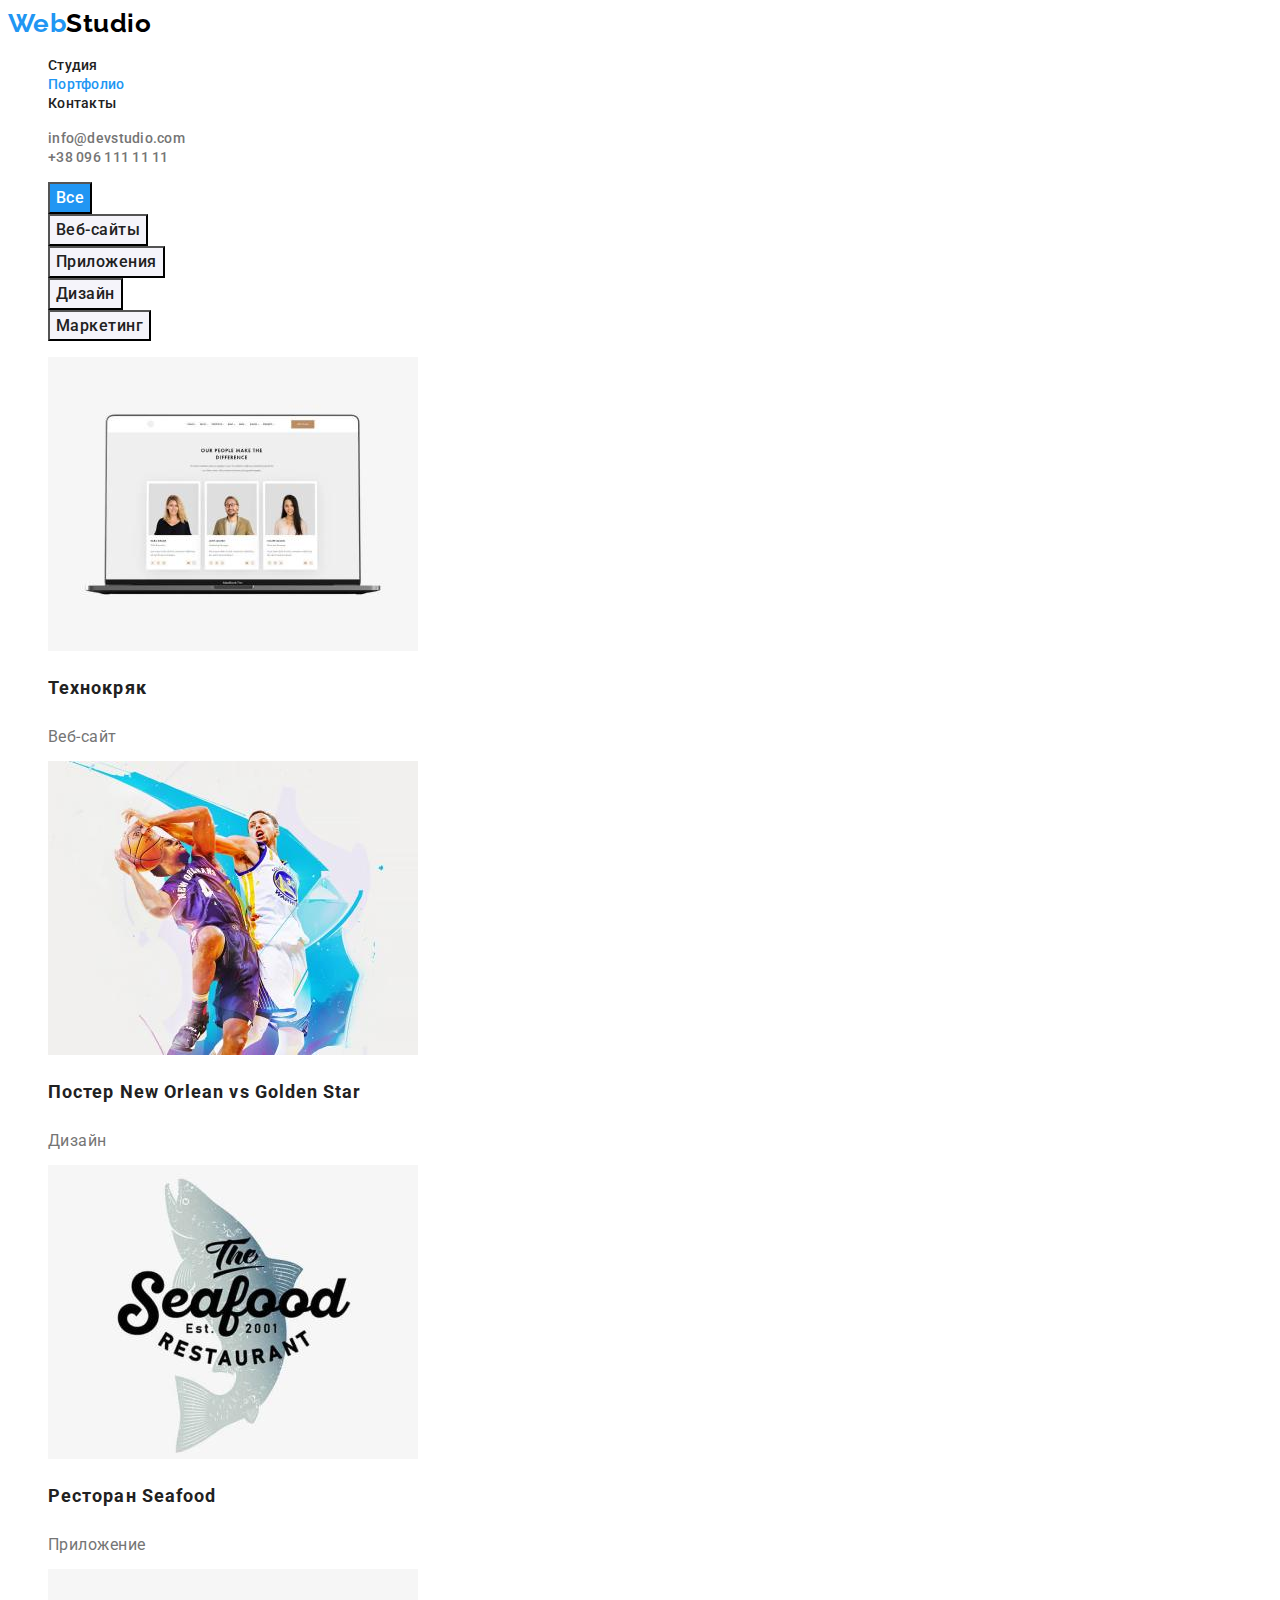
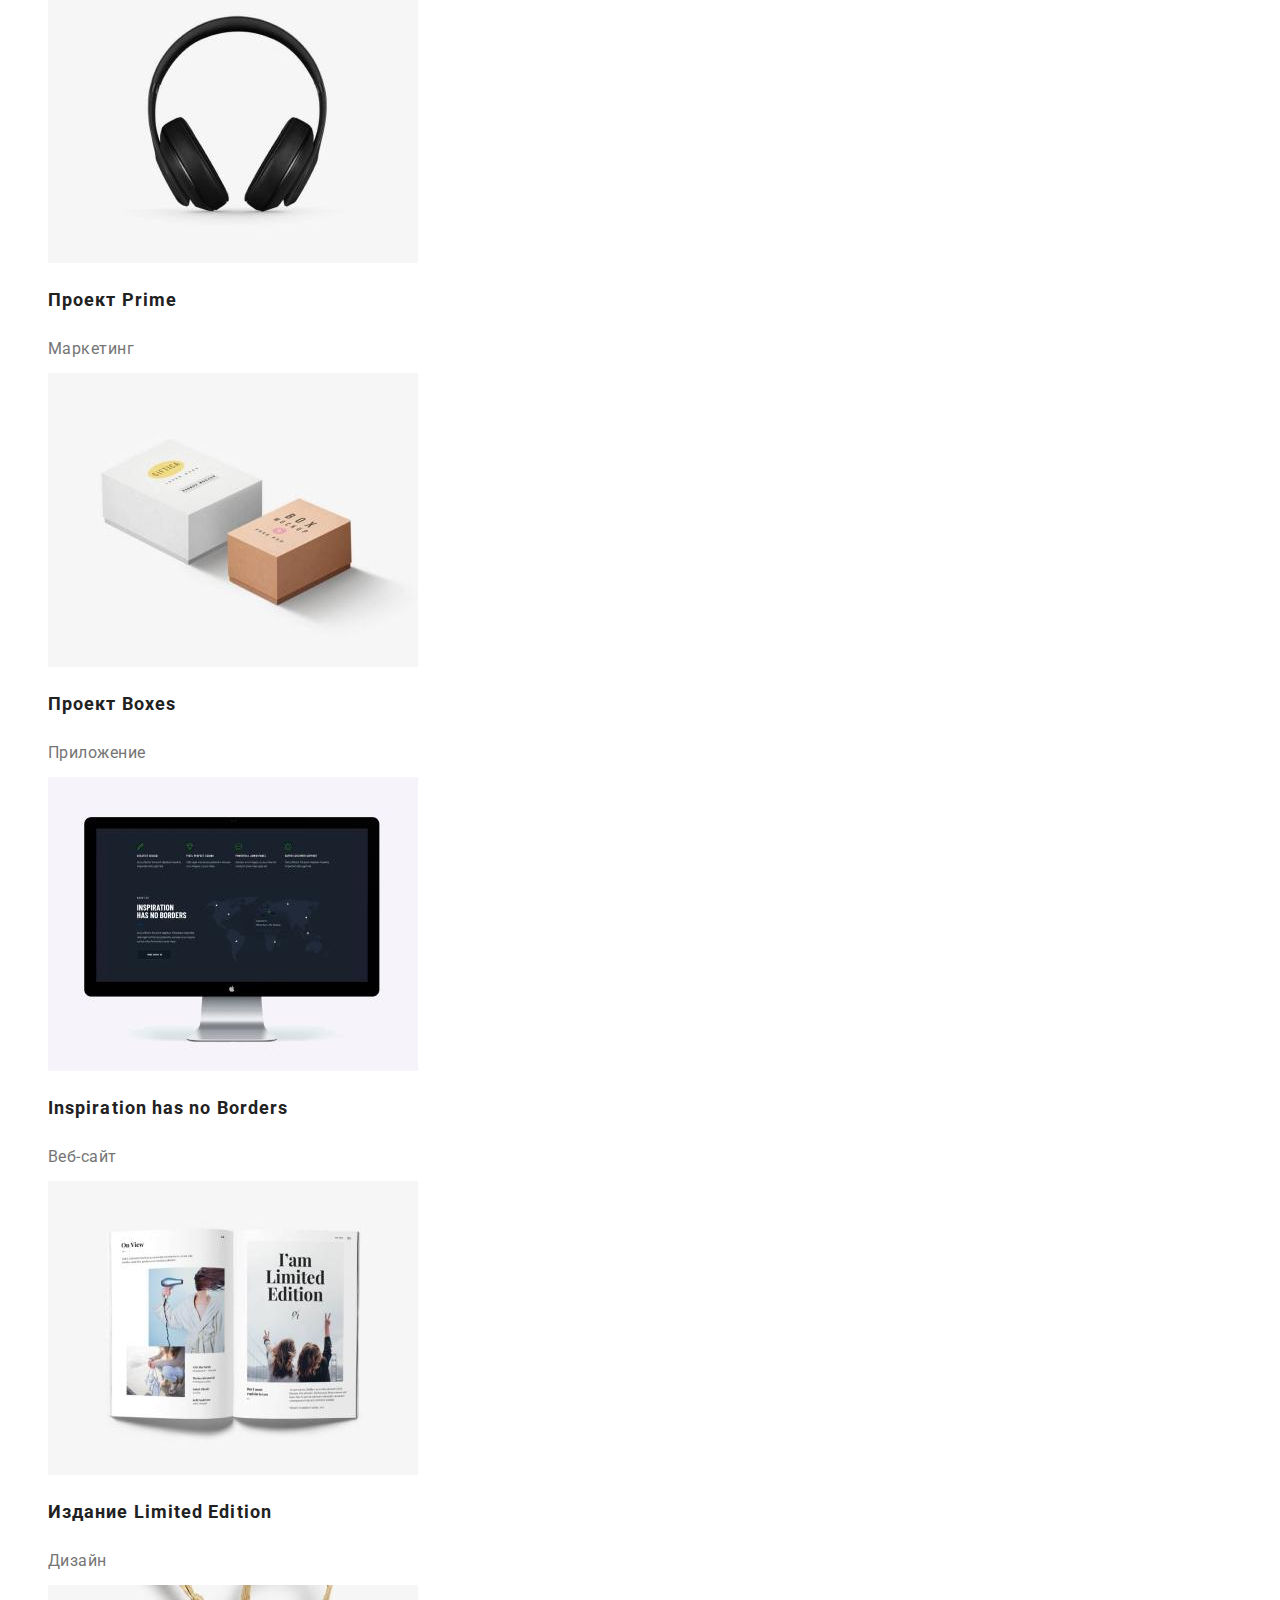
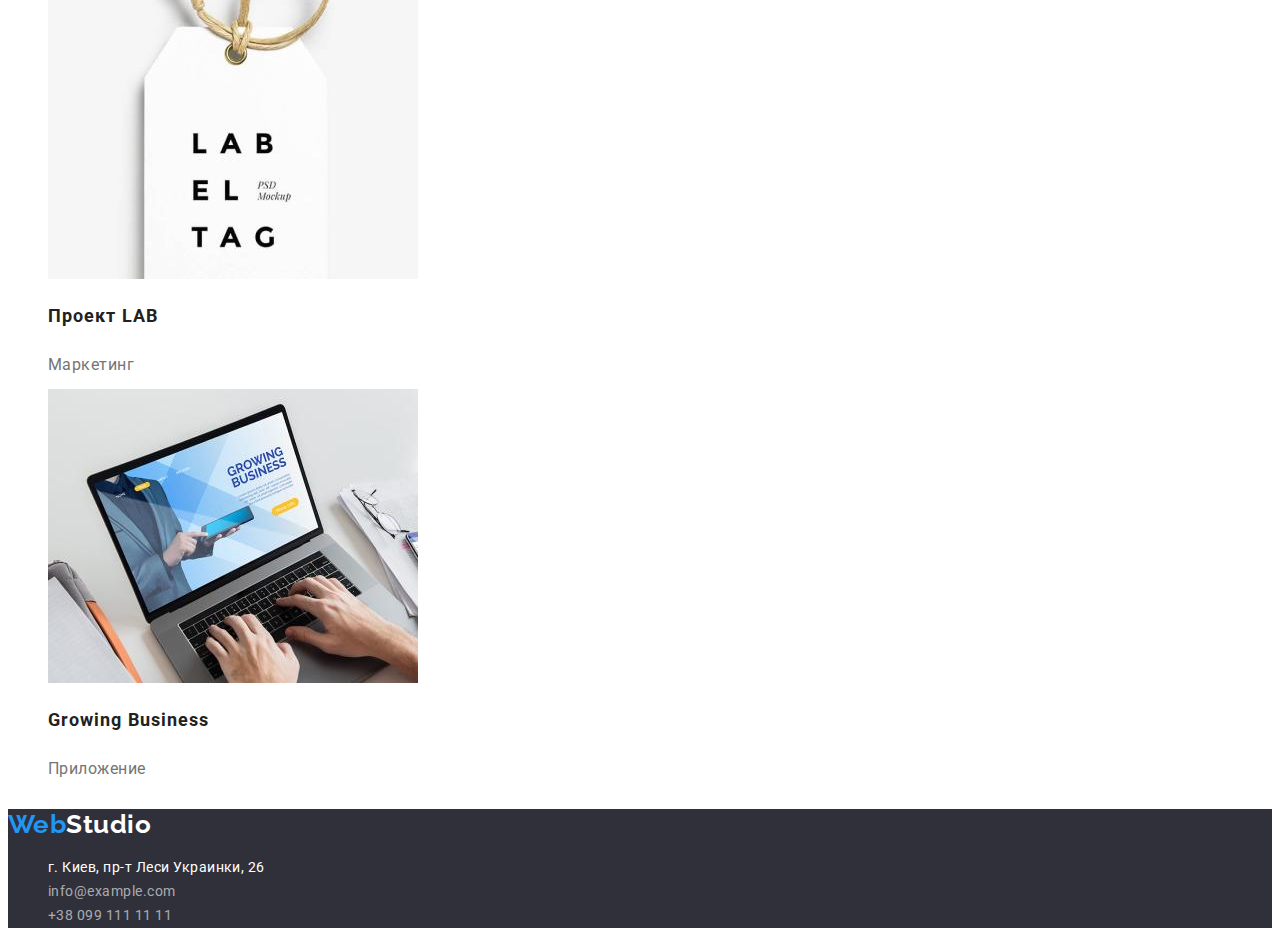
==== portfolio.html @ a5a3bca8 "копія дом.завд.№2" ====
<!DOCTYPE html>
<html lang="ru">
<head>
    <meta charset="UTF-8">
    <meta http-equiv="X-UA-Compatible" content="IE=edge">
    <meta name="viewport" content="width=device-width, initial-scale=1.0">
    <title>Портфолио</title>
    <link rel="preconnect" href="https://fonts.googleapis.com">
    <link rel="preconnect" href="https://fonts.gstatic.com" crossorigin>
    <link 
        href="https://fonts.googleapis.com/css2?family=Raleway:wght@700&family=Roboto:wght@400;500;700;900&display=swap"
        rel="stylesheet">
    <link rel="stylesheet" href="./css/styles.css">
</head>
<body>
    <!--1 блок - логотип, посилання-->
    <header class="header">
        <nav class="header-navigation">
            <a class="header-logo link" href="/"><span class="colortext-web"> Web</span>Studio</a>
            <ul class="header-list list">
                <li class="header-item">
                    <a href="./index.html" class="header-link link">Студия</a>
                </li>
                <li class="header-item"><a href="./portfolio.html" class="header-link link current">Портфолио</a></li>
                <li class="header-item"><a href="/" class="header-link link">Контакты</a></li>
            </ul>
        </nav>
    
        <ul class="header-list list">
            <li class="header-item"><a href="mailto:info@devstudio.com" class="header-mail link">info@devstudio.com</a></li>
            <li class="header-item"><a href="tel:+380961111111" class="header-tel link">+38 096 111 11 11</a></li>
        </ul>
    </header>

    <!-- основний блок -->
    <main class="main">
        <section class="mainhero">
            <h1 hidden>НАБОР ПРОЕКТОВ</h1>
            
            <ul class="mainhero-list list">
                <li class="mainhero-item"><button class="mainhero-btn current" type="button">Все</button></li>
                <li class="mainhero-item"><button class="mainhero-btn" type="button">Веб-сайты</button></li>
                <li class="mainhero-item"><button class="mainhero-btn" type="button">Приложения</button></li>
                <li class="mainhero-item"><button class="mainhero-btn" type="button">Дизайн</button></li>
                <li class="mainhero-item"><button class="mainhero-btn" type="button">Маркетинг</button></li>
            </ul>
            <ul class="mainhero-list list">
                <li  class="mainhero-pictures">
                    <img src="./images/3-img1.jpg" alt="Технокряк" width="370" height="294">
                    <h2 class="mainhero-title">Технокряк</h2>
                    <p class="mainhero-text">Веб-сайт</p>
                </li>
                <li class="mainhero-pictures">
                    <img src="./images/3-img2.jpg" alt="Игра в баскетбол" width="370" height="294">
                    <h2 class="mainhero-title" lang="en">Постер New Orlean vs Golden Star</h2>
                    <p class="mainhero-text">Дизайн</p>
                </li>
                <li class="mainhero-pictures">
                    <img src="./images/3-img3.jpg" alt="логотип ресторана" width="370" height="294">
                    <h2 class="mainhero-title" lang="en">Ресторан Seafood</h2>
                    <p class="mainhero-text">Приложение</p>
                </li>
                <li class="mainhero-pictures">
                    <img src="./images/3-img4.jpg" alt="Наушники" width="370" height="294">
                    <h2 class="mainhero-title" lang="en">Проект Prime</h2>
                    <p class="mainhero-text">Маркетинг</p>
                </li>
                <li class="mainhero-pictures">
                    <img src="./images/3-img5.jpg" alt="две коробки" width="370" height="294">
                    <h2 class="mainhero-title" lang="en">Проект Boxes</h2>
                    <p class="mainhero-text">Приложение</p>
                </li>
                <li class="mainhero-pictures">
                    <img src="./images/3-img6.jpg" alt="екран компьютера" width="370" height="294">
                    <h2 class="mainhero-title" lang="en">Inspiration has no Borders</h2>
                    <p class="mainhero-text">Веб-сайт</p>
                </li>
                <li class="mainhero-pictures">
                    <img src="./images/3-img7.jpg" alt="книга" width="370" height="294">
                    <h2 class="mainhero-title" lang="en">Издание Limited Edition</h2>
                    <p class="mainhero-text">Дизайн</p>
                </li>
                <li class="mainhero-pictures">
                    <img src="./images/3-img8.jpg" alt="логотип проекта" width="370" height="294">
                    <h2 class="mainhero-title" lang="en">Проект LAB</h2>
                    <p class="mainhero-text">Маркетинг</p>
                </li>
                <li class="mainhero-pictures">
                    <img src="./images/3-img9.jpg" alt="работа за ноутбуком" width="370" height="294">
                    <h2 class="mainhero-title" lang="en">Growing Business</h2>
                    <p class="mainhero-text">Приложение</p>
                </li>
            </ul>
        </section>
    </main>

    <!--Подвал-->
    <footer class="footer">
        <a class="footer-logo link" href="/"><span class="colortext-web"> Web</span>Studio</a>
        <address class="footer-adress">
            <ul class="footer-list list">
                <li class="footer-item link"><a href="https://goo.gl/maps/DAEXvJHMG6pkdcDC8" target="_blank"
                     rel="noopener noreferrer" class="footer-map link">г. Киев, пр-т Леси Украинки, 26</a></li>
                <li class="footer-item link"><a href="mailto:info@example.com" class="footer-link link">info@example.com</a>
                </li>
                <li class="footer-item link"><a href="tel:+380991111111" class="footer-link link">+38 099 111 11 11</a></li>
            </ul>
        </address>
    </footer>
</body>
</html>
---- css/styles.css ----
:root {
  --white-color: #ffffff;
  --white-light-color: #f5f4fa;

  --black-color: #000000;
  --black-light-color: #212121;
  --black-shadow-color: rgba(0, 0, 0, 0.15);
  --black-blue-color: #2f303a;

  --grey-color: #757575;
  --grey-light-color: rgba(255, 255, 255, 0.6);

  --blue-light-color: #2196f3;
}

body {
  font-family: "Roboto", sans-serif;
  letter-spacing: 0.03em;
  background-color: var(--white-color);
  color: var(--grey-color);
}

.list {
  list-style: none;
}

.link {
  text-decoration: none;
}

/*-----1 блок - логотип, посилання------*/
.header-logo,
.footer-logo {
  font-family: "Raleway", sans-serif;
  font-style: normal;
  font-weight: 700;
  font-size: 26px;
  line-height: 1.19;
}

.header-logo {
  color: var(--black-color);
}
.footer-logo {
  color: var(--white-color);
}
.colortext-web {
  color: var(--blue-light-color);
}

.header-link {
  font-weight: 500;
  font-size: 14px;
  line-height: 1.14;
  letter-spacing: 0.02em;
  color: var(--black-light-color);
}

.header-mail,
.header-tel {
  font-weight: 500;
  font-size: 14px;
  line-height: 1.14;
  letter-spacing: 0.02em;
  color: var(--grey-color);
}

.header-link:hover,
.header-link:focus,
.header-mail:hover,
.header-mail:focus,
.header-tel:hover,
.header-tel:focus {
  color: var(--blue-light-color);
}

.header-link.current {
  color: var(--blue-light-color);
}
/*----------Oсновний блок------------*/
.hero-title {
  font-weight: 900;
  font-size: 44px;
  line-height: 1.36;
  text-align: center;
  letter-spacing: 0.06em;
  text-transform: uppercase;
  color: var(--white-color);
}
.hero-btn {
  font-family: "Roboto", sans-serif;
  font-style: normal;
  font-weight: 700;
  font-size: 16px;
  line-height: 1.87;
  display: flex;
  align-items: center;
  text-align: center;
  letter-spacing: 0.06em;
  color: var(--white-color);
  background: var(--blue-light-color);
}

.hero-btn,
.mainhero-btn {
  cursor: pointer;
}

.hero {
  background-color: var(--black-blue-color);
}

/*-------опис якостей------*/

/*.feature-title {
  font-weight: 700;
  font-size: 36px;
  line-height: 1.17;
  text-align: center;
  letter-spacing: 0.03em;
  color: var(--black-light-color);
}*/
.feature-third-title {
  font-weight: 700;
  font-size: 14px;
  line-height: 1.14;
  text-transform: uppercase;
  color: var(--black-light-color);
}
.feature-text {
  font-weight: 400;
  font-size: 14px;
  line-height: 1.71;
  color: var(--grey-color);
}

/*------ABOUT----*/
.about-title {
  font-weight: 700;
  font-size: 36px;
  line-height: 1.17;
  text-align: center;
  color: var(--black-light-color);
}

/*---TEAM----*/
.team-title {
  font-weight: 700;
  font-size: 36px;
  line-height: 1.17;
  text-align: center;
  color: var(--black-light-color);
}
.team-third-title {
  font-weight: 500;
  font-size: 16px;
  line-height: 1.18;
  text-align: center;
  color: var(--black-light-color);
}
.team-text {
  font-weight: 400;
  font-size: 16px;
  line-height: 1.18;
  text-align: center;
  color: var(--grey-color);
}
.team {
  background-color: var(--white-light-color);
}
.team-item {
  width: 270px;
  height: 368px;
  top: 1635px;
  background-color: var(--white-color);
}
/*----------FOOTER-------*/

.footer-map {
  font-style: normal;
  font-weight: normal;
  font-size: 14px;
  line-height: 1.71;
  color: var(--white-color);
}
.footer-link {
  font-style: normal;
  font-weight: normal;
  font-size: 14px;
  line-height: 1.71;
  color: var(--grey-light-color);
}
.footer {
  background-color: var(--black-blue-color);
}
.footer-link:hover,
.footer-link:focus {
  color: var(--blue-light-color);
}

/*---------ПОРТФОЛИО-MAIN--------------*/

/*-------BUTTON--------*/

.mainhero-btn {
  font-family: "Roboto", sans-serif;
  font-style: normal;
  font-weight: 500;
  font-size: 16px;
  line-height: 1.62;
  text-align: center;
  letter-spacing: 0.03em;
  color: var(--black-light-color);
  background-color: var(--white-light-color);
}

.mainhero-btn:hover,
.mainhero-btn:focus {
  color: var(--white-color);
  background-color: var(--blue-light-color);
}
.mainhero-btn.current {
  color: var(--white-color);
  background-color: var(--blue-light-color);
}
/*----PICTURES----*/
.mainhero-pictures {
  width: 370px;
  height: 404px;
}

.mainhero-title {
  font-weight: 700;
  font-size: 18px;
  line-height: 2;
  letter-spacing: 0.06em;
  color: var(--black-light-color);
}
.mainhero-text {
  font-size: 16px;
  line-height: 1.87;
  color: var(--grey-color);
}

/*-----------DONE----------------*/
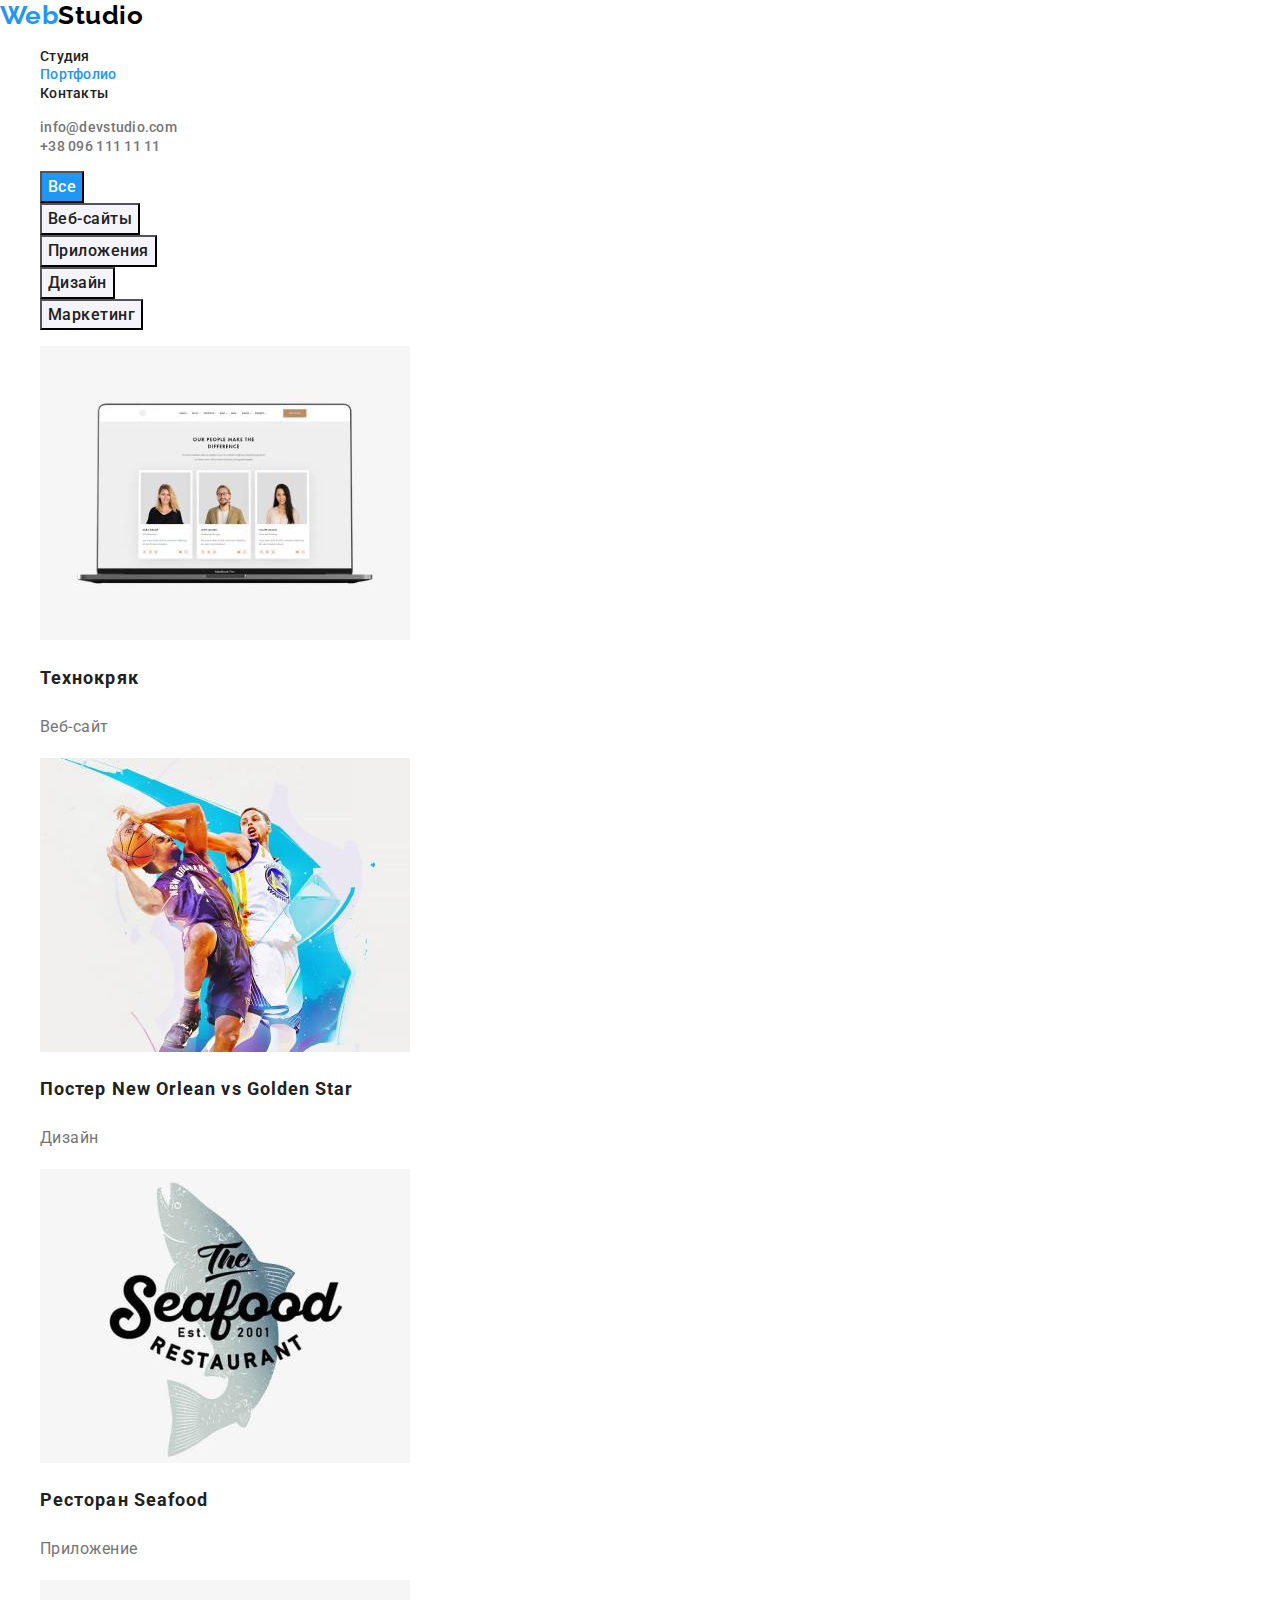
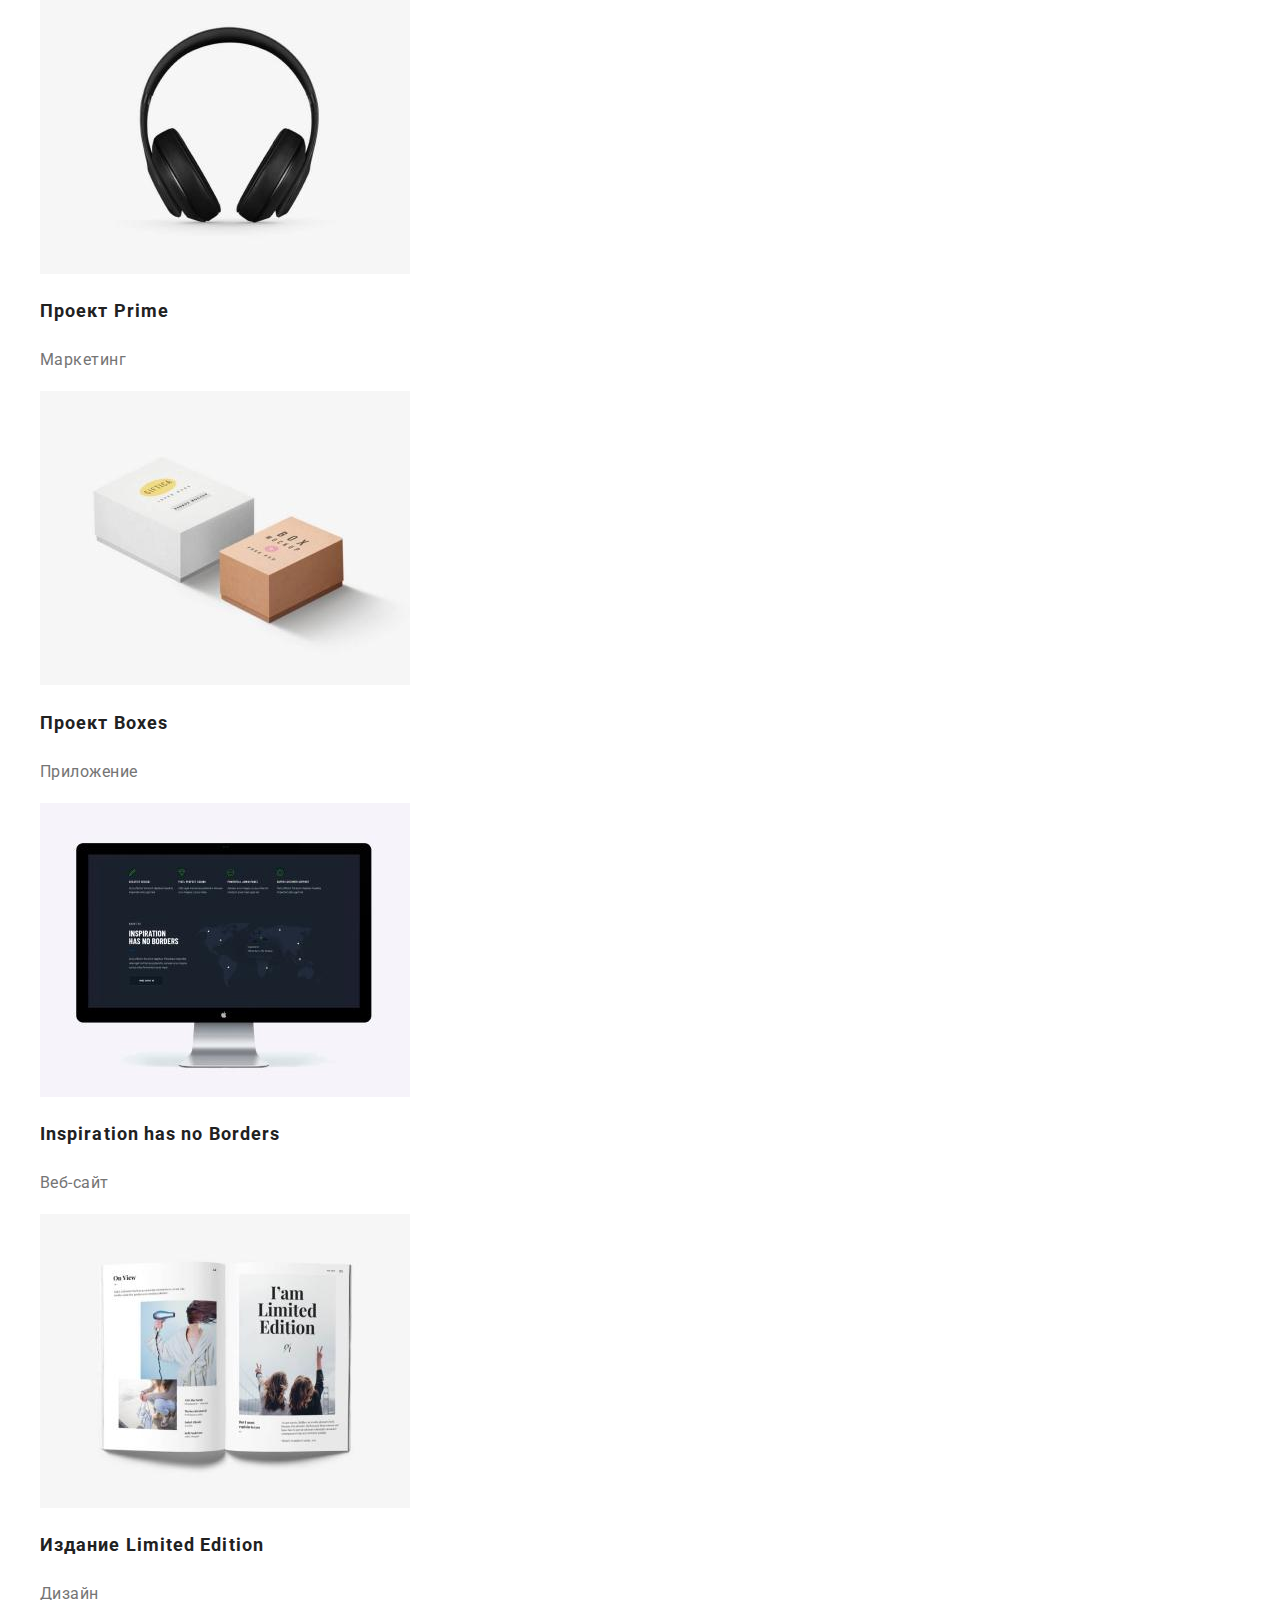
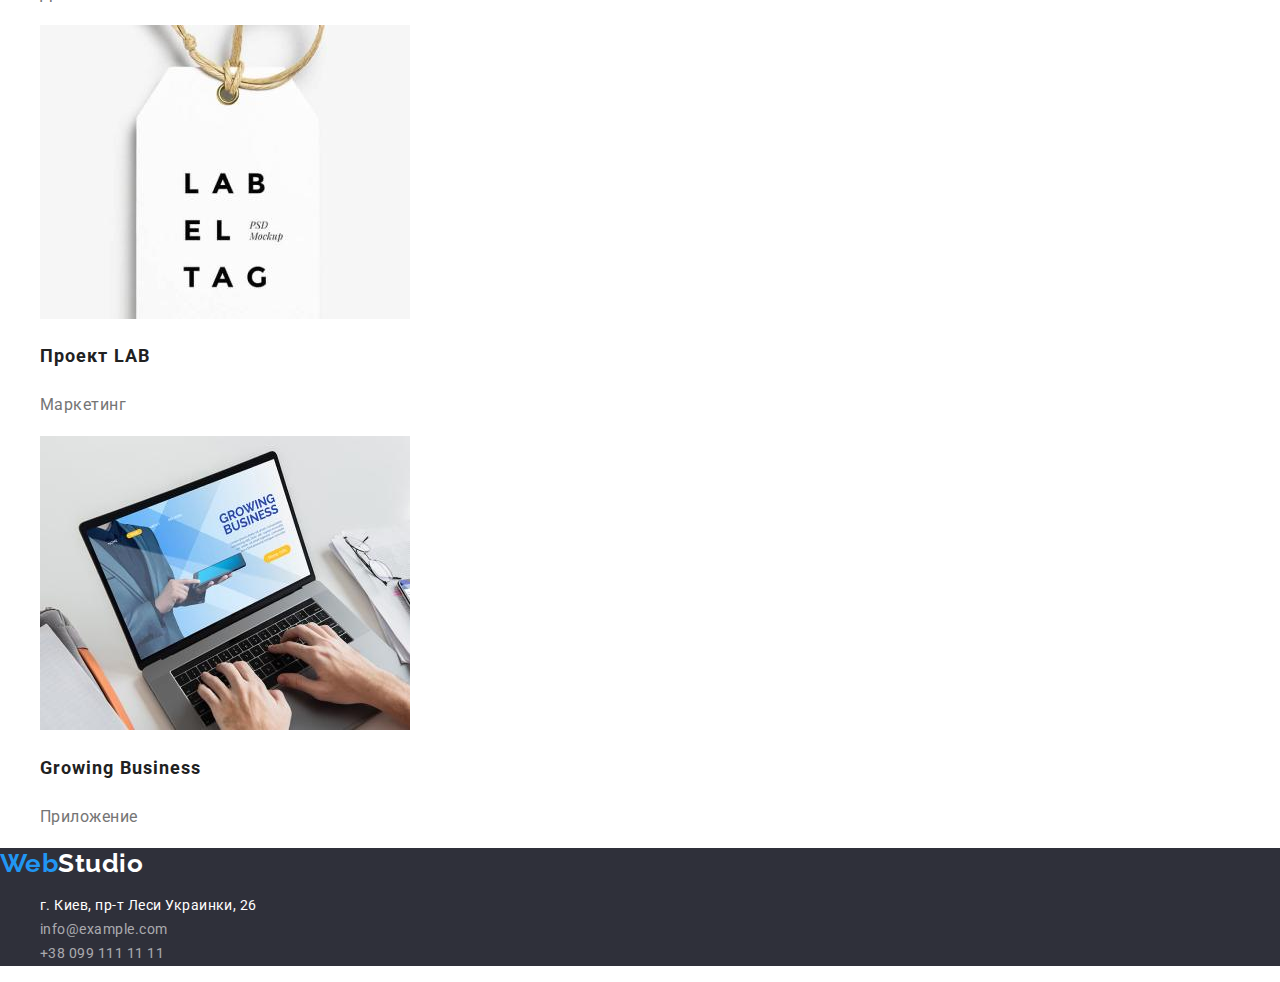
==== commit 242c6ccd: "добавив нормалайз" ====
--- a/portfolio.html
+++ b/portfolio.html
@@ -10,6 +10,8 @@
     <link 
         href="https://fonts.googleapis.com/css2?family=Raleway:wght@700&family=Roboto:wght@400;500;700;900&display=swap"
         rel="stylesheet">
+    <link rel="stylesheet" href="https://cdnjs.cloudflare.com/ajax/libs/modern-normalize/1.1.0/modern-normalize.min.css">
+        </head>
     <link rel="stylesheet" href="./css/styles.css">
 </head>
 <body>
--- a/css/styles.css
+++ b/css/styles.css
@@ -1,3 +1,12 @@
+html {
+  box-sizing: border-box;
+}
+*,
+*::after,
+*::before {
+  box-sizing: inherit;
+}
+
 :root {
   --white-color: #ffffff;
   --white-light-color: #f5f4fa;
@@ -224,10 +233,6 @@
   background-color: var(--blue-light-color);
 }
 /*----PICTURES----*/
-.mainhero-pictures {
-  width: 370px;
-  height: 404px;
-}
 
 .mainhero-title {
   font-weight: 700;
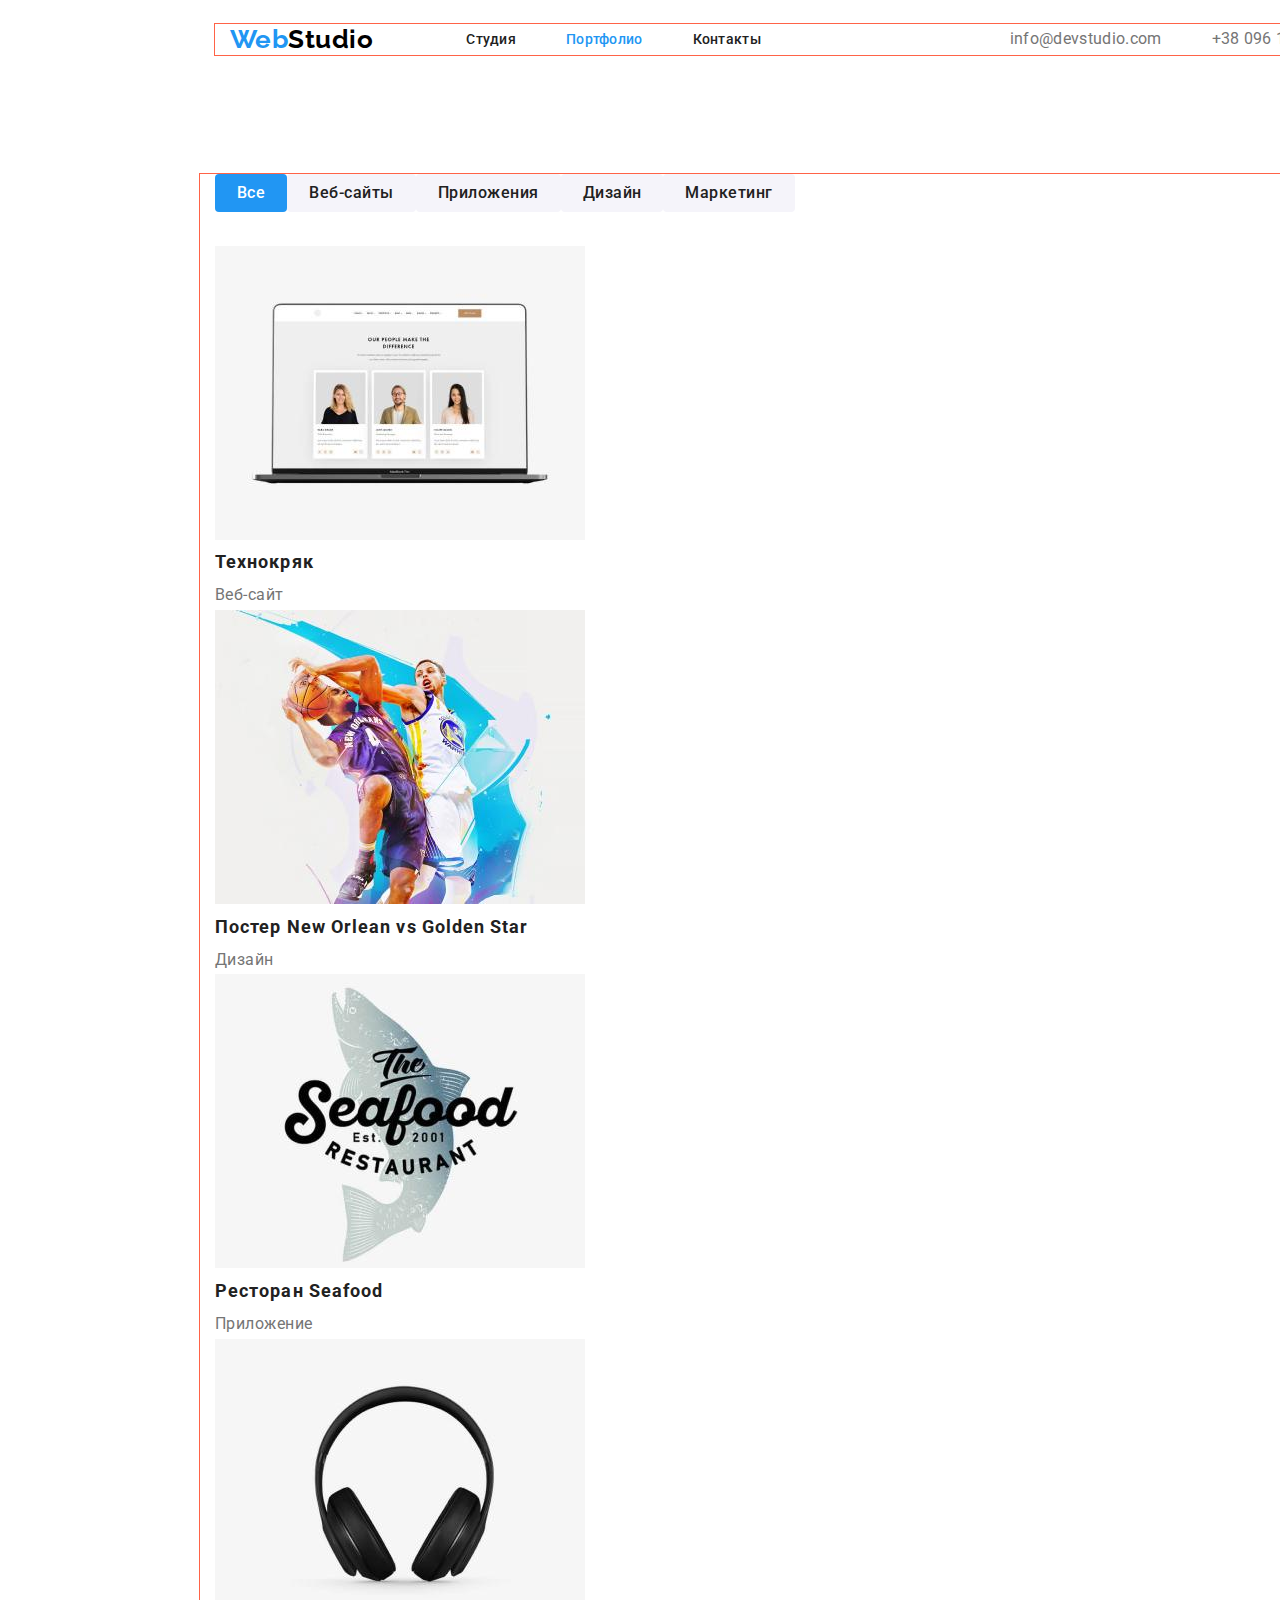
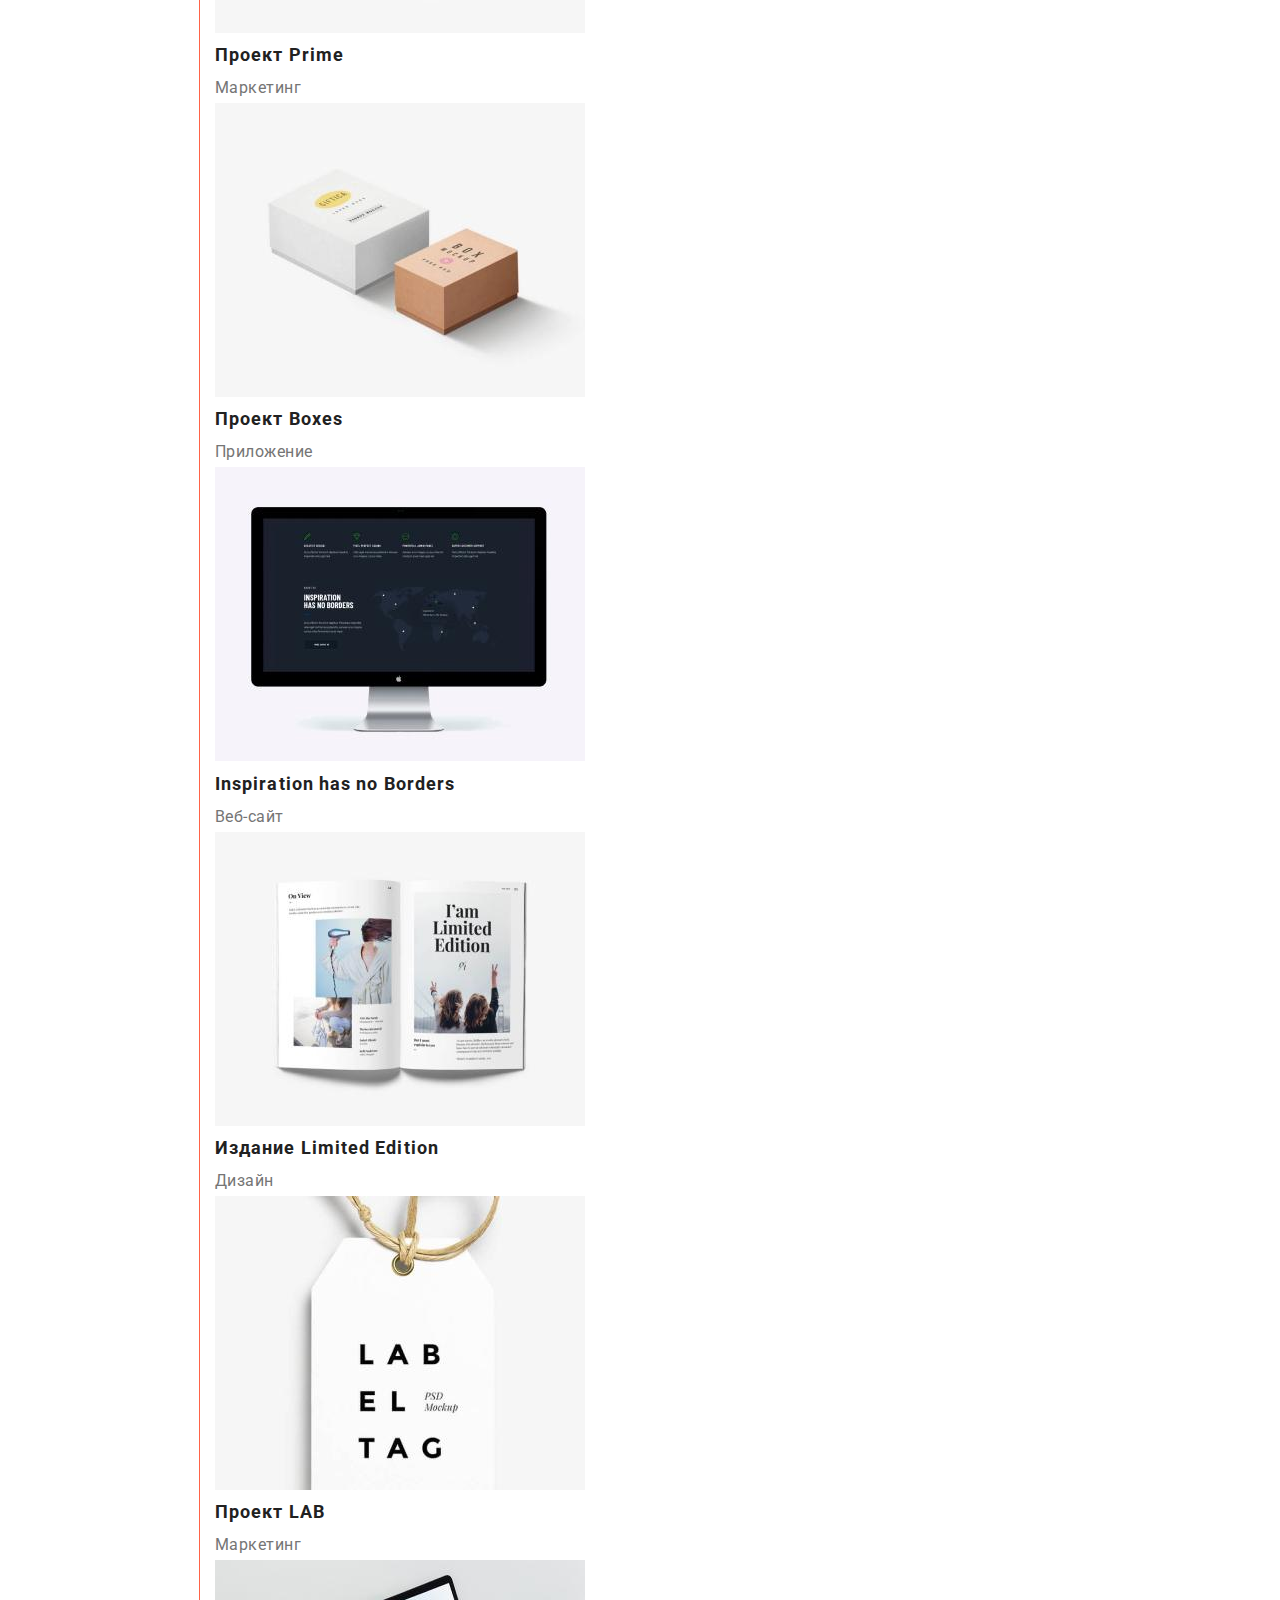
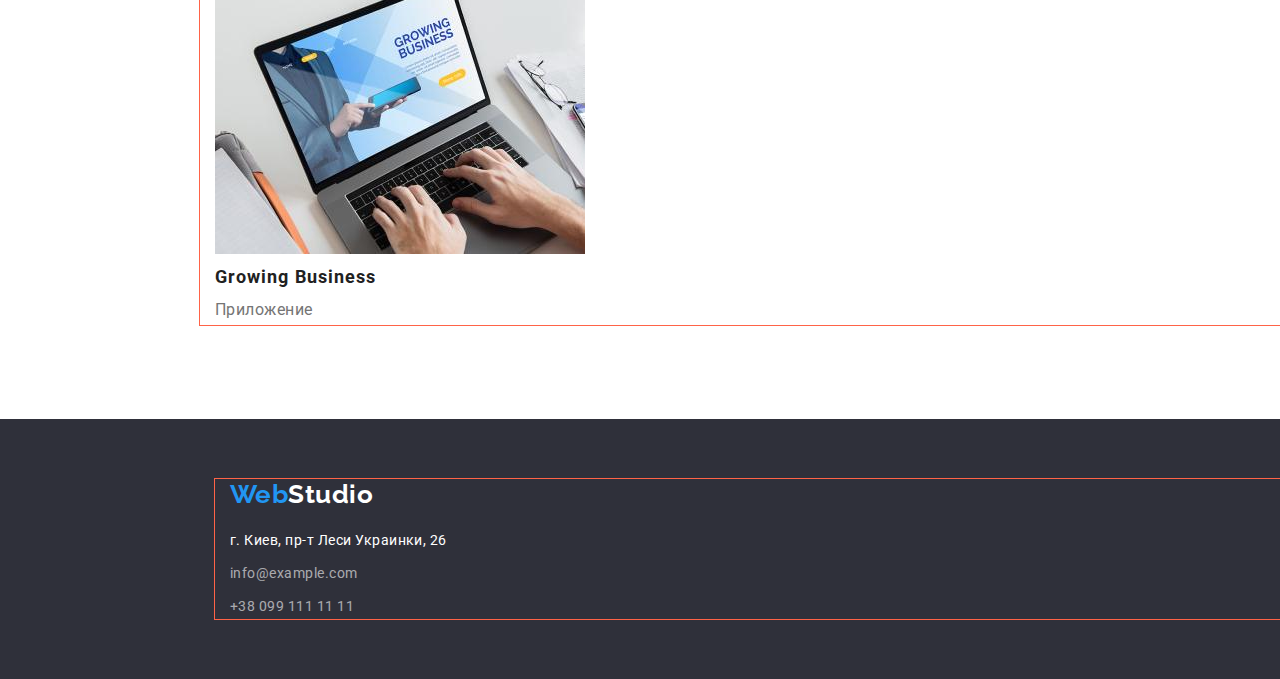
==== commit d1c1c00a: "№3 домашня ( без портфоліо)" ====
--- a/portfolio.html
+++ b/portfolio.html
@@ -16,36 +16,43 @@
 </head>
 <body>
     <!--1 блок - логотип, посилання-->
+    
     <header class="header">
-        <nav class="header-navigation">
-            <a class="header-logo link" href="/"><span class="colortext-web"> Web</span>Studio</a>
-            <ul class="header-list list">
-                <li class="header-item">
-                    <a href="./index.html" class="header-link link">Студия</a>
-                </li>
-                <li class="header-item"><a href="./portfolio.html" class="header-link link current">Портфолио</a></li>
-                <li class="header-item"><a href="/" class="header-link link">Контакты</a></li>
-            </ul>
-        </nav>
+        <div class="container header-container">
+            <nav class="header-navigation">
+                <a class="header-logo link" href="/"><span class="colortext-web"> Web</span>Studio</a>
+                <ul class="header-list list">
+                    <li class="header-item">
+                        <a href="./index.html" class="header-link link">Студия</a>
+                    </li>
+                    <li class="header-item"><a href="./portfolio.html" class="header-link link current">Портфолио</a></li>
+                    <li class="header-item"><a href="/" class="header-link link">Контакты</a></li>
+                </ul>
+            </nav>
+            <div class="header-tel-mail">
+                <ul class="header-list list">
+                    <li class="header-item"><a href="mailto:info@devstudio.com" class="header-mail link">info@devstudio.com</a></li>
+                    <li class="header-item"><a href="tel:+380961111111" class="header-tel link">+38 096 111 11 11</a></li>
+                </ul>
+            </div>
+        </div>
+    </header>
     
-        <ul class="header-list list">
-            <li class="header-item"><a href="mailto:info@devstudio.com" class="header-mail link">info@devstudio.com</a></li>
-            <li class="header-item"><a href="tel:+380961111111" class="header-tel link">+38 096 111 11 11</a></li>
-        </ul>
-    </header>
 
     <!-- основний блок -->
     <main class="main">
-        <section class="mainhero">
+        <section class="mainhero section">
+            <div class="container">
             <h1 hidden>НАБОР ПРОЕКТОВ</h1>
             
-            <ul class="mainhero-list list">
-                <li class="mainhero-item"><button class="mainhero-btn current" type="button">Все</button></li>
-                <li class="mainhero-item"><button class="mainhero-btn" type="button">Веб-сайты</button></li>
-                <li class="mainhero-item"><button class="mainhero-btn" type="button">Приложения</button></li>
-                <li class="mainhero-item"><button class="mainhero-btn" type="button">Дизайн</button></li>
-                <li class="mainhero-item"><button class="mainhero-btn" type="button">Маркетинг</button></li>
-            </ul>
+                <ul class="mainhero-list list btn">
+                    <li class="mainhero-item"><button class="mainhero-btn current" type="button">Все</button></li>
+                    <li class="mainhero-item"><button class="mainhero-btn" type="button">Веб-сайты</button></li>
+                    <li class="mainhero-item"><button class="mainhero-btn" type="button">Приложения</button></li>
+                    <li class="mainhero-item"><button class="mainhero-btn" type="button">Дизайн</button></li>
+                    <li class="mainhero-item"><button class="mainhero-btn" type="button">Маркетинг</button></li>
+                </ul>
+           
             <ul class="mainhero-list list">
                 <li  class="mainhero-pictures">
                     <img src="./images/3-img1.jpg" alt="Технокряк" width="370" height="294">
@@ -93,21 +100,26 @@
                     <p class="mainhero-text">Приложение</p>
                 </li>
             </ul>
+            </div>
         </section>
     </main>
 
     <!--Подвал-->
     <footer class="footer">
-        <a class="footer-logo link" href="/"><span class="colortext-web"> Web</span>Studio</a>
-        <address class="footer-adress">
-            <ul class="footer-list list">
-                <li class="footer-item link"><a href="https://goo.gl/maps/DAEXvJHMG6pkdcDC8" target="_blank"
-                     rel="noopener noreferrer" class="footer-map link">г. Киев, пр-т Леси Украинки, 26</a></li>
-                <li class="footer-item link"><a href="mailto:info@example.com" class="footer-link link">info@example.com</a>
-                </li>
-                <li class="footer-item link"><a href="tel:+380991111111" class="footer-link link">+38 099 111 11 11</a></li>
-            </ul>
-        </address>
+        <div class="container">
+            <a class="footer-logo link" href="/"><span class="colortext-web"> Web</span>Studio</a>
+
+            <address class="footer-adress">
+                <ul class="footer-list list">
+                    <li class="footer-item link"><a href="https://goo.gl/maps/DAEXvJHMG6pkdcDC8" target="_blank"
+                            rel="noopener noreferrer" class="footer-map link">г. Киев, пр-т Леси Украинки, 26</a></li>
+                    <li class="footer-item link"><a href="mailto:info@example.com"
+                            class="footer-mail link">info@example.com</a></li>
+                    <li class="footer-item link"><a href="tel:+380991111111" class="footer-tel link">+38 099 111 11 11</a>
+                    </li>
+                </ul>
+            </address>
+        </div>
     </footer>
 </body>
 </html>--- a/css/styles.css
+++ b/css/styles.css
@@ -18,18 +18,53 @@
 
   --grey-color: #757575;
   --grey-light-color: rgba(255, 255, 255, 0.6);
+  --grey-black-color: 0px 1px 3px rgba(0, 0, 0, 0.12),
+    0px 1px 1px rgba(0, 0, 0, 0.14), 0px 2px 1px rgba(0, 0, 0, 0.2);
 
   --blue-light-color: #2196f3;
 }
 
 body {
+  width: 1600px;
   font-family: "Roboto", sans-serif;
   letter-spacing: 0.03em;
   background-color: var(--white-color);
   color: var(--grey-color);
 }
 
+h1,
+h2,
+h3,
+h4,
+h5,
+h6,
+p {
+  margin: 0px;
+}
+ul {
+  margin: 0px;
+  padding: 0px;
+}
+
+.hero {
+  margin-bottom: 40px;
+  text-align: center;
+}
+.container {
+  margin-left: auto;
+  margin-right: auto;
+  width: 1200px;
+  padding-left: 15px;
+  padding-right: 15px;
+  outline: 1px solid tomato;
+}
+.section {
+  padding-top: 94px;
+  padding-bottom: 94px;
+}
 .list {
+  padding: 0px;
+  margin: 0px;
   list-style: none;
 }
 
@@ -38,6 +73,13 @@
 }
 
 /*-----1 блок - логотип, посилання------*/
+.header {
+  padding-top: 24px;
+  padding-bottom: 25px;
+  padding-left: 215px;
+  padding-right: 215px;
+}
+
 .header-logo,
 .footer-logo {
   font-family: "Raleway", sans-serif;
@@ -48,15 +90,32 @@
 }
 
 .header-logo {
+  margin-right: 93px;
   color: var(--black-color);
 }
-.footer-logo {
-  color: var(--white-color);
-}
+.header-item {
+  margin-right: 50px;
+}
+
 .colortext-web {
   color: var(--blue-light-color);
 }
-
+.header-navigation {
+  display: flex;
+  align-items: center;
+}
+.header-list {
+  display: flex;
+  align-items: center;
+}
+.header-container {
+  display: flex;
+  align-items: center;
+}
+
+.header-tel-mail {
+  margin-left: auto;
+}
 .header-link {
   font-weight: 500;
   font-size: 14px;
@@ -67,8 +126,6 @@
 
 .header-mail,
 .header-tel {
-  font-weight: 500;
-  font-size: 14px;
   line-height: 1.14;
   letter-spacing: 0.02em;
   color: var(--grey-color);
@@ -86,28 +143,37 @@
 .header-link.current {
   color: var(--blue-light-color);
 }
+
 /*----------Oсновний блок------------*/
+
 .hero-title {
+  margin-bottom: 30px;
+  width: 696px;
+  height: 120px;
   font-weight: 900;
   font-size: 44px;
   line-height: 1.36;
-  text-align: center;
   letter-spacing: 0.06em;
   text-transform: uppercase;
   color: var(--white-color);
 }
 .hero-btn {
+  display: inline-block;
+  padding-top: 10px;
+  padding-bottom: 10px;
+  padding-left: 32px;
+  padding-right: 32px;
   font-family: "Roboto", sans-serif;
   font-style: normal;
   font-weight: 700;
   font-size: 16px;
   line-height: 1.87;
-  display: flex;
   align-items: center;
-  text-align: center;
   letter-spacing: 0.06em;
   color: var(--white-color);
   background: var(--blue-light-color);
+  border: 0px;
+  border-radius: 4px;
 }
 
 .hero-btn,
@@ -116,6 +182,11 @@
 }
 
 .hero {
+  padding-top: 200px;
+  padding-bottom: 200px;
+  padding-left: 452px;
+  padding-right: 452px;
+  margin-bottom: 0px;
   background-color: var(--black-blue-color);
 }
 
@@ -129,14 +200,30 @@
   letter-spacing: 0.03em;
   color: var(--black-light-color);
 }*/
+.feature {
+  margin-bottom: 94px;
+}
+
+.feature-list {
+  display: flex;
+}
+.feature-item:not(:last-child){
+   margin-right: 30px;
+}
+
+}
 .feature-third-title {
+  margin-bottom: 10px;
   font-weight: 700;
   font-size: 14px;
   line-height: 1.14;
   text-transform: uppercase;
   color: var(--black-light-color);
 }
+
 .feature-text {
+  width: 270px;
+  height: 75px;
   font-weight: 400;
   font-size: 14px;
   line-height: 1.71;
@@ -144,16 +231,38 @@
 }
 
 /*------ABOUT----*/
+.about-list {
+  display: flex;
+}
+.about-item {
+  margin-right: 30px;
+}
 .about-title {
-  font-weight: 700;
+  margin-bottom: 50px;
+  font-weight: 700px;
   font-size: 36px;
   line-height: 1.17;
   text-align: center;
   color: var(--black-light-color);
 }
+.feature-about {
+  padding-left: 215px;
+  padding-right: 215px;
+}
 
 /*---TEAM----*/
+.team-list {
+  display: flex;
+}
+.team-item {
+  margin-right: 30px;
+}
+.team-item:last-child {
+  margin-right: 0px;
+}
 .team-title {
+  margin-top: 0px;
+  margin-bottom: 50px;
   font-weight: 700;
   font-size: 36px;
   line-height: 1.17;
@@ -161,6 +270,8 @@
   color: var(--black-light-color);
 }
 .team-third-title {
+  margin-top: 30px;
+  margin-bottom: 10px;
   font-weight: 500;
   font-size: 16px;
   line-height: 1.18;
@@ -168,6 +279,8 @@
   color: var(--black-light-color);
 }
 .team-text {
+  margin-top: 0px;
+  margin-bottom: 30px;
   font-weight: 400;
   font-size: 16px;
   line-height: 1.18;
@@ -175,6 +288,8 @@
   color: var(--grey-color);
 }
 .team {
+  padding-top: 94px;
+  padding-bottom: 94px;
   background-color: var(--white-light-color);
 }
 .team-item {
@@ -182,8 +297,16 @@
   height: 368px;
   top: 1635px;
   background-color: var(--white-color);
+  box-shadow: var(--grey-black-color);
+  border-radius: 0px 0px 4px 4px;
 }
 /*----------FOOTER-------*/
+.footer-adress {
+  margin-top: 20px;
+}
+.footer-logo {
+  color: var(--white-color);
+}
 
 .footer-map {
   font-style: normal;
@@ -192,7 +315,16 @@
   line-height: 1.71;
   color: var(--white-color);
 }
-.footer-link {
+
+.footer-item {
+  margin-bottom: 9px;
+}
+.footer-item:last-child {
+  margin-bottom: 0px;
+}
+
+.footer-mail,
+.footer-tel {
   font-style: normal;
   font-weight: normal;
   font-size: 14px;
@@ -200,6 +332,10 @@
   color: var(--grey-light-color);
 }
 .footer {
+  padding-top: 60px;
+  padding-bottom: 60px;
+  padding-left: 215px;
+  padding-right: 1154px;
   background-color: var(--black-blue-color);
 }
 .footer-link:hover,
@@ -211,7 +347,18 @@
 
 /*-------BUTTON--------*/
 
+
+.btn {
+  display: flex;
+  margin-bottom: 34px;
+  
+}
 .mainhero-btn {
+   display: inline-block;
+  padding-top: 6px;
+  padding-bottom: 6px;
+  padding-left: 22px;
+  padding-right: 22px;
   font-family: "Roboto", sans-serif;
   font-style: normal;
   font-weight: 500;
@@ -221,6 +368,8 @@
   letter-spacing: 0.03em;
   color: var(--black-light-color);
   background-color: var(--white-light-color);
+  border: 0px;
+  border-radius: 4px;
 }
 
 .mainhero-btn:hover,
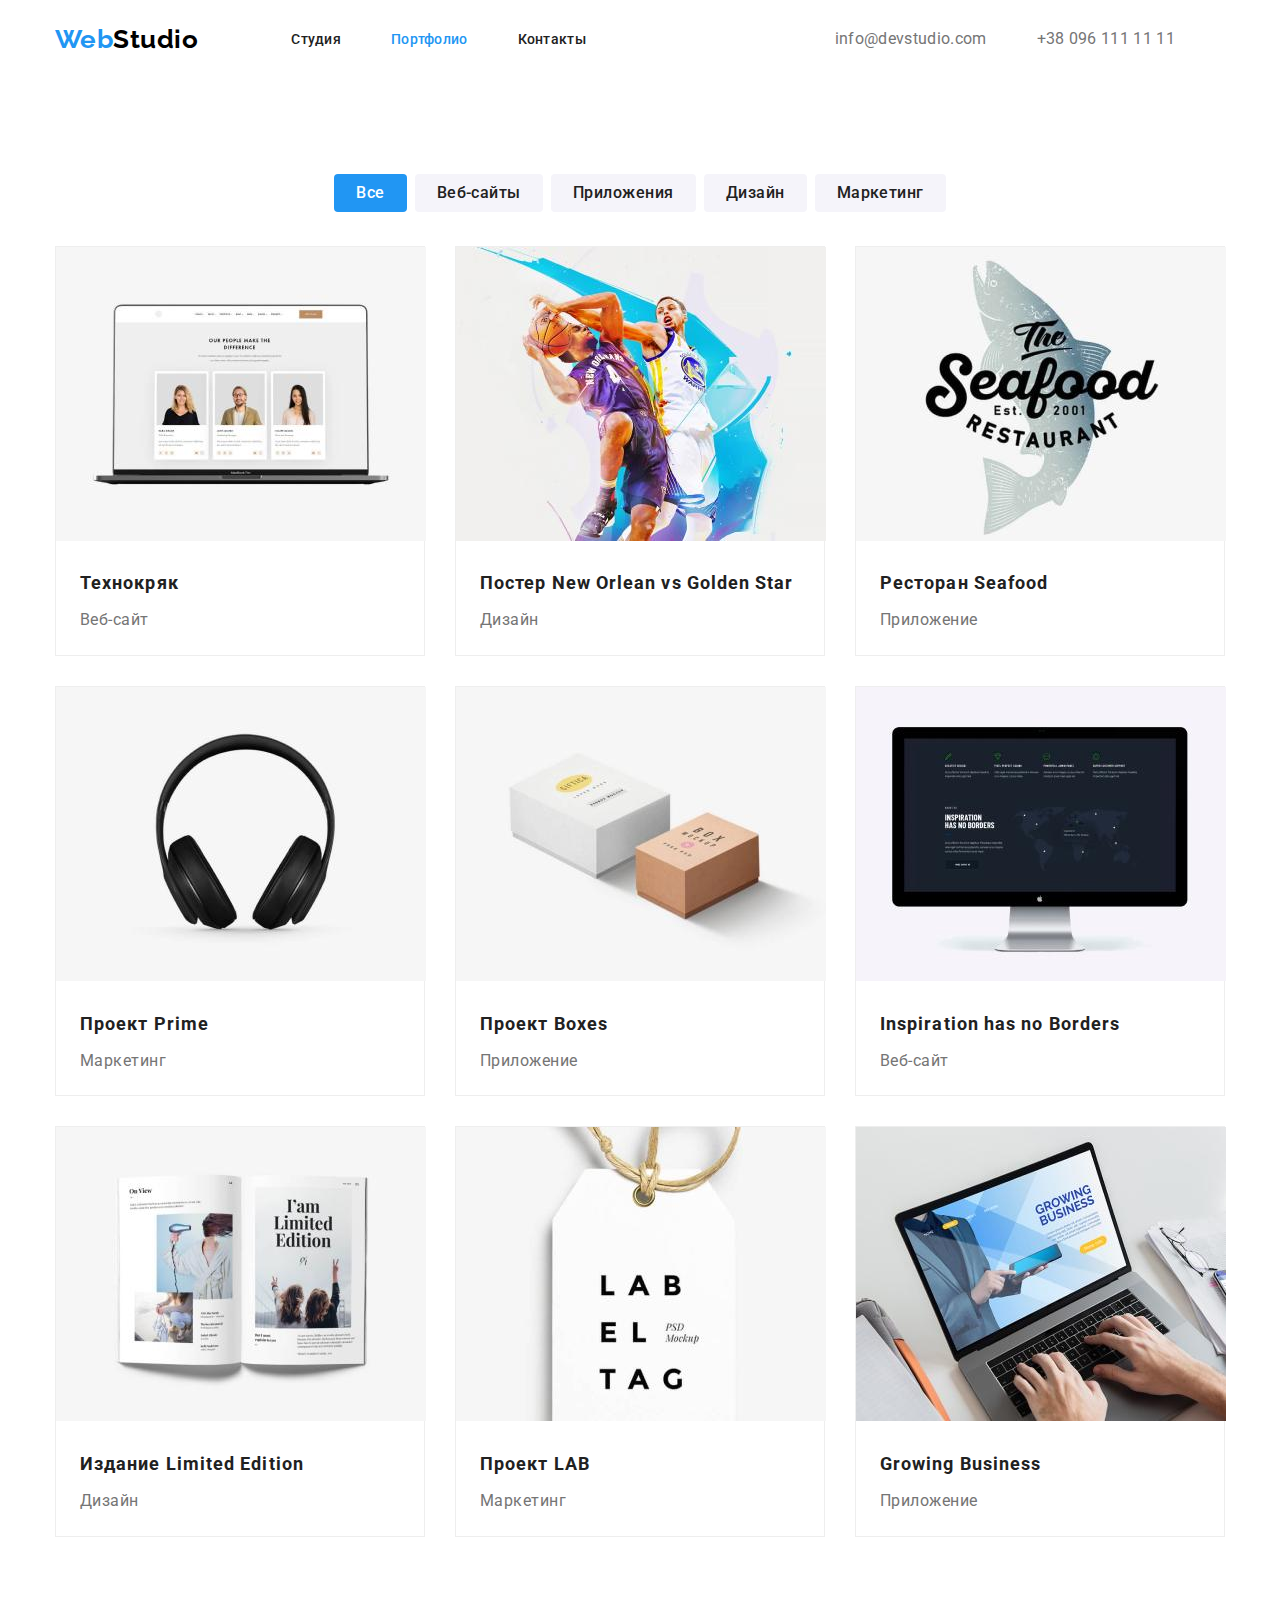
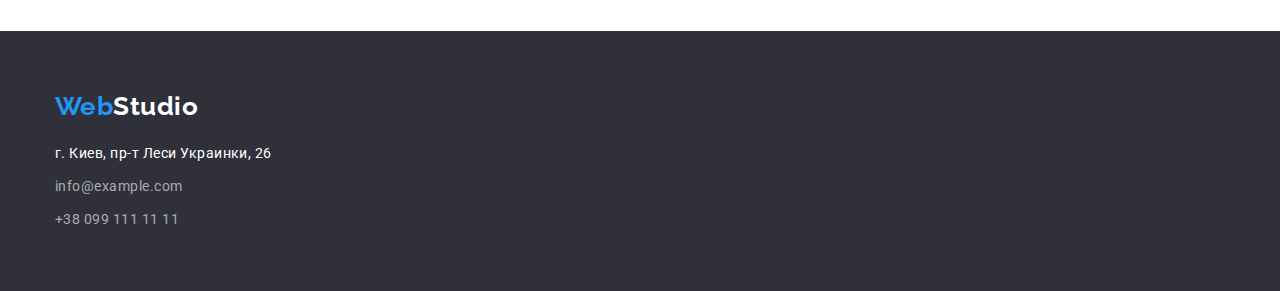
==== commit f673e3e0: "№3 Домашка-все" ====
--- a/portfolio.html
+++ b/portfolio.html
@@ -42,17 +42,16 @@
     <!-- основний блок -->
     <main class="main">
         <section class="mainhero section">
+            
+            <h1 hidden>НАБОР ПРОЕКТОВ</h1>
             <div class="container">
-            <h1 hidden>НАБОР ПРОЕКТОВ</h1>
-            
-                <ul class="mainhero-list list btn">
+                <ul class="mainhero-listbtn list">
                     <li class="mainhero-item"><button class="mainhero-btn current" type="button">Все</button></li>
                     <li class="mainhero-item"><button class="mainhero-btn" type="button">Веб-сайты</button></li>
                     <li class="mainhero-item"><button class="mainhero-btn" type="button">Приложения</button></li>
                     <li class="mainhero-item"><button class="mainhero-btn" type="button">Дизайн</button></li>
                     <li class="mainhero-item"><button class="mainhero-btn" type="button">Маркетинг</button></li>
                 </ul>
-           
             <ul class="mainhero-list list">
                 <li  class="mainhero-pictures">
                     <img src="./images/3-img1.jpg" alt="Технокряк" width="370" height="294">
--- a/css/styles.css
+++ b/css/styles.css
@@ -10,6 +10,7 @@
 :root {
   --white-color: #ffffff;
   --white-light-color: #f5f4fa;
+  --white-middle-color: 1px solid #eeeeee;
 
   --black-color: #000000;
   --black-light-color: #212121;
@@ -25,7 +26,6 @@
 }
 
 body {
-  width: 1600px;
   font-family: "Roboto", sans-serif;
   letter-spacing: 0.03em;
   background-color: var(--white-color);
@@ -56,7 +56,6 @@
   width: 1200px;
   padding-left: 15px;
   padding-right: 15px;
-  outline: 1px solid tomato;
 }
 .section {
   padding-top: 94px;
@@ -76,8 +75,8 @@
 .header {
   padding-top: 24px;
   padding-bottom: 25px;
-  padding-left: 215px;
-  padding-right: 215px;
+  margin-left: auto;
+  margin-right: auto;
 }
 
 .header-logo,
@@ -148,6 +147,8 @@
 
 .hero-title {
   margin-bottom: 30px;
+  margin-left: auto;
+  margin-right: auto;
   width: 696px;
   height: 120px;
   font-weight: 900;
@@ -184,8 +185,8 @@
 .hero {
   padding-top: 200px;
   padding-bottom: 200px;
-  padding-left: 452px;
-  padding-right: 452px;
+  margin-left: auto;
+  margin-right: auto;
   margin-bottom: 0px;
   background-color: var(--black-blue-color);
 }
@@ -207,11 +208,10 @@
 .feature-list {
   display: flex;
 }
-.feature-item:not(:last-child){
-   margin-right: 30px;
-}
-
-}
+.feature-item:not(:last-child) {
+  margin-right: 30px;
+}
+
 .feature-third-title {
   margin-bottom: 10px;
   font-weight: 700;
@@ -334,8 +334,8 @@
 .footer {
   padding-top: 60px;
   padding-bottom: 60px;
-  padding-left: 215px;
-  padding-right: 1154px;
+  margin-left: auto;
+  margin-right: auto;
   background-color: var(--black-blue-color);
 }
 .footer-link:hover,
@@ -347,14 +347,19 @@
 
 /*-------BUTTON--------*/
 
-
-.btn {
-  display: flex;
+.mainhero-listbtn {
+  display: flex;
+  justify-content: center;
   margin-bottom: 34px;
-  
-}
+}
+.mainhero-item {
+  margin-right: 8px;
+}
+.mainhero-item:last-child {
+  margin-right: 0px;
+}
+
 .mainhero-btn {
-   display: inline-block;
   padding-top: 6px;
   padding-bottom: 6px;
   padding-left: 22px;
@@ -382,8 +387,27 @@
   background-color: var(--blue-light-color);
 }
 /*----PICTURES----*/
-
+.mainhero-list {
+  display: flex;
+  flex-wrap: wrap;
+}
+.mainhero-pictures {
+  width: 370px;
+  margin-right: 30px;
+  margin-bottom: 30px;
+  border: var(--white-middle-color);
+}
+.mainhero-pictures:nth-last-child(-n + 3) {
+  margin-bottom: 0px;
+}
+.mainhero-pictures:nth-child(3n) {
+  margin-right: 0px;
+}
 .mainhero-title {
+  padding-left: 24px;
+  padding-right: 24px;
+  margin-top: 20px;
+  margin-bottom: 4px;
   font-weight: 700;
   font-size: 18px;
   line-height: 2;
@@ -391,6 +415,9 @@
   color: var(--black-light-color);
 }
 .mainhero-text {
+  padding-left: 24px;
+  padding-right: 24px;
+  padding-bottom: 20px;
   font-size: 16px;
   line-height: 1.87;
   color: var(--grey-color);
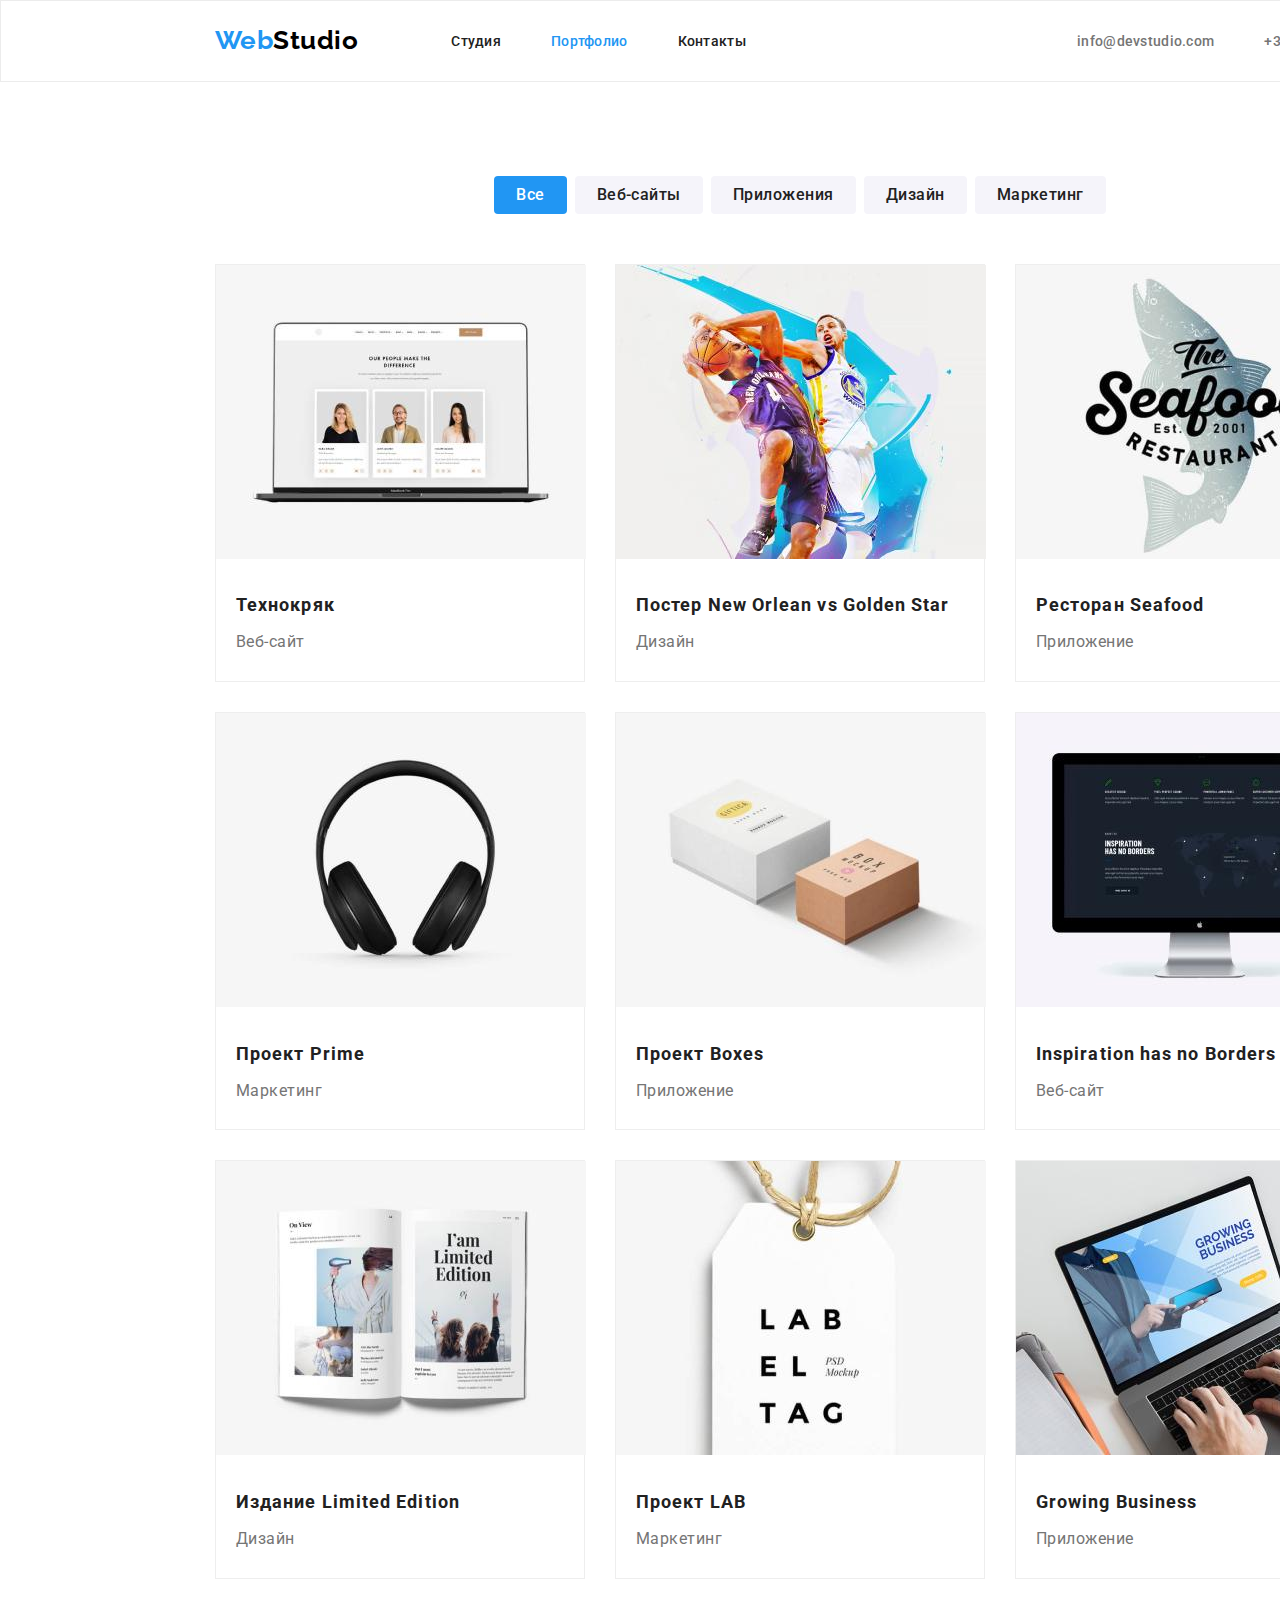
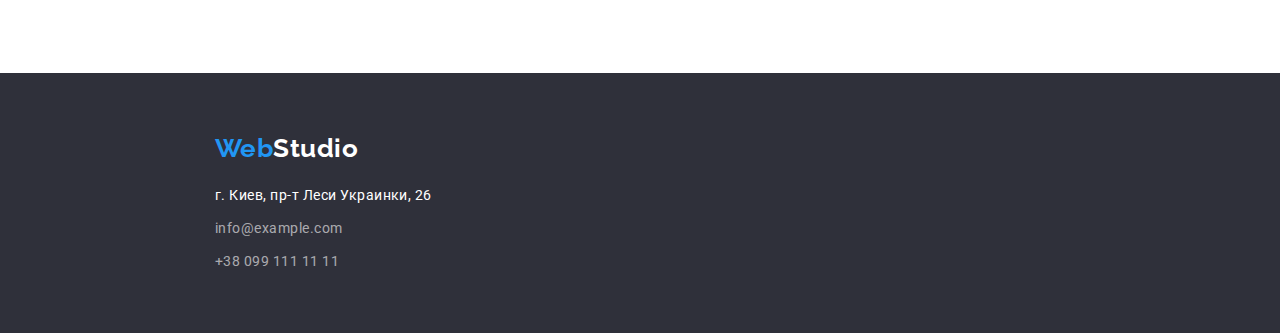
==== commit bf95bb73: "№3 Перездача-1 Домашка-все" ====
--- a/portfolio.html
+++ b/portfolio.html
@@ -11,7 +11,7 @@
         href="https://fonts.googleapis.com/css2?family=Raleway:wght@700&family=Roboto:wght@400;500;700;900&display=swap"
         rel="stylesheet">
     <link rel="stylesheet" href="https://cdnjs.cloudflare.com/ajax/libs/modern-normalize/1.1.0/modern-normalize.min.css">
-        </head>
+       
     <link rel="stylesheet" href="./css/styles.css">
 </head>
 <body>
@@ -41,10 +41,9 @@
 
     <!-- основний блок -->
     <main class="main">
-        <section class="mainhero section">
-            
+        <section class="mainhero section"> 
+            <div class="container">
             <h1 hidden>НАБОР ПРОЕКТОВ</h1>
-            <div class="container">
                 <ul class="mainhero-listbtn list">
                     <li class="mainhero-item"><button class="mainhero-btn current" type="button">Все</button></li>
                     <li class="mainhero-item"><button class="mainhero-btn" type="button">Веб-сайты</button></li>
@@ -55,48 +54,66 @@
             <ul class="mainhero-list list">
                 <li  class="mainhero-pictures">
                     <img src="./images/3-img1.jpg" alt="Технокряк" width="370" height="294">
-                    <h2 class="mainhero-title">Технокряк</h2>
-                    <p class="mainhero-text">Веб-сайт</p>
+                    <div class="mainhero-name">
+                        <h2 class="mainhero-title">Технокряк</h2>
+                        <p class="mainhero-text">Веб-сайт</p>
+                    </div>
                 </li>
                 <li class="mainhero-pictures">
                     <img src="./images/3-img2.jpg" alt="Игра в баскетбол" width="370" height="294">
-                    <h2 class="mainhero-title" lang="en">Постер New Orlean vs Golden Star</h2>
-                    <p class="mainhero-text">Дизайн</p>
+                    <div class="mainhero-name">
+                        <h2 class="mainhero-title" lang="en">Постер New Orlean vs Golden Star</h2>
+                        <p class="mainhero-text">Дизайн</p>
+                    </div>
                 </li>
                 <li class="mainhero-pictures">
                     <img src="./images/3-img3.jpg" alt="логотип ресторана" width="370" height="294">
-                    <h2 class="mainhero-title" lang="en">Ресторан Seafood</h2>
-                    <p class="mainhero-text">Приложение</p>
+                    <div class="mainhero-name">
+                        <h2 class="mainhero-title" lang="en">Ресторан Seafood</h2>
+                        <p class="mainhero-text">Приложение</p>
+                    </div>
                 </li>
                 <li class="mainhero-pictures">
                     <img src="./images/3-img4.jpg" alt="Наушники" width="370" height="294">
-                    <h2 class="mainhero-title" lang="en">Проект Prime</h2>
-                    <p class="mainhero-text">Маркетинг</p>
+                    <div class="mainhero-name">
+                        <h2 class="mainhero-title" lang="en">Проект Prime</h2>
+                        <p class="mainhero-text">Маркетинг</p>
+                    </div>
                 </li>
                 <li class="mainhero-pictures">
                     <img src="./images/3-img5.jpg" alt="две коробки" width="370" height="294">
-                    <h2 class="mainhero-title" lang="en">Проект Boxes</h2>
-                    <p class="mainhero-text">Приложение</p>
+                    <div class="mainhero-name">
+                        <h2 class="mainhero-title" lang="en">Проект Boxes</h2>
+                        <p class="mainhero-text">Приложение</p>
+                    </div>
                 </li>
                 <li class="mainhero-pictures">
                     <img src="./images/3-img6.jpg" alt="екран компьютера" width="370" height="294">
-                    <h2 class="mainhero-title" lang="en">Inspiration has no Borders</h2>
-                    <p class="mainhero-text">Веб-сайт</p>
+                    <div class="mainhero-name">
+                        <h2 class="mainhero-title" lang="en">Inspiration has no Borders</h2>
+                        <p class="mainhero-text">Веб-сайт</p>
+                    </div>
                 </li>
                 <li class="mainhero-pictures">
                     <img src="./images/3-img7.jpg" alt="книга" width="370" height="294">
-                    <h2 class="mainhero-title" lang="en">Издание Limited Edition</h2>
-                    <p class="mainhero-text">Дизайн</p>
+                    <div class="mainhero-name">
+                        <h2 class="mainhero-title" lang="en">Издание Limited Edition</h2>
+                        <p class="mainhero-text">Дизайн</p>
+                    </div>
                 </li>
                 <li class="mainhero-pictures">
                     <img src="./images/3-img8.jpg" alt="логотип проекта" width="370" height="294">
-                    <h2 class="mainhero-title" lang="en">Проект LAB</h2>
-                    <p class="mainhero-text">Маркетинг</p>
+                    <div class="mainhero-name">
+                        <h2 class="mainhero-title" lang="en">Проект LAB</h2>
+                        <p class="mainhero-text">Маркетинг</p>
+                    </div>
                 </li>
                 <li class="mainhero-pictures">
                     <img src="./images/3-img9.jpg" alt="работа за ноутбуком" width="370" height="294">
-                    <h2 class="mainhero-title" lang="en">Growing Business</h2>
-                    <p class="mainhero-text">Приложение</p>
+                    <div class="mainhero-name">
+                        <h2 class="mainhero-title" lang="en">Growing Business</h2>
+                        <p class="mainhero-text">Приложение</p>
+                    </div>
                 </li>
             </ul>
             </div>
--- a/css/styles.css
+++ b/css/styles.css
@@ -1,5 +1,6 @@
 html {
   box-sizing: border-box;
+  background-color: var(--grey-html-color);
 }
 *,
 *::after,
@@ -21,11 +22,15 @@
   --grey-light-color: rgba(255, 255, 255, 0.6);
   --grey-black-color: 0px 1px 3px rgba(0, 0, 0, 0.12),
     0px 1px 1px rgba(0, 0, 0, 0.14), 0px 2px 1px rgba(0, 0, 0, 0.2);
+  --grey-middle-color: 1px solid #ececec;
+  --grey-html-color: #e5e5e5;
 
   --blue-light-color: #2196f3;
 }
 
 body {
+  width: 1600px;
+  margin: auto;
   font-family: "Roboto", sans-serif;
   letter-spacing: 0.03em;
   background-color: var(--white-color);
@@ -46,10 +51,6 @@
   padding: 0px;
 }
 
-.hero {
-  margin-bottom: 40px;
-  text-align: center;
-}
 .container {
   margin-left: auto;
   margin-right: auto;
@@ -73,10 +74,9 @@
 
 /*-----1 блок - логотип, посилання------*/
 .header {
-  padding-top: 24px;
-  padding-bottom: 25px;
   margin-left: auto;
   margin-right: auto;
+  border: var(--grey-middle-color);
 }
 
 .header-logo,
@@ -89,13 +89,18 @@
 }
 
 .header-logo {
+  padding-top: 24px;
+  padding-bottom: 25px;
   margin-right: 93px;
   color: var(--black-color);
 }
+
 .header-item {
   margin-right: 50px;
 }
-
+.header-item:last-child {
+  margin-right: 0px;
+}
 .colortext-web {
   color: var(--blue-light-color);
 }
@@ -116,6 +121,8 @@
   margin-left: auto;
 }
 .header-link {
+  padding-top: 32px;
+  padding-bottom: 32px;
   font-weight: 500;
   font-size: 14px;
   line-height: 1.14;
@@ -125,6 +132,10 @@
 
 .header-mail,
 .header-tel {
+  padding-top: 32px;
+  padding-bottom: 32px;
+  font-weight: 500;
+  font-size: 14px;
   line-height: 1.14;
   letter-spacing: 0.02em;
   color: var(--grey-color);
@@ -135,7 +146,13 @@
 .header-mail:hover,
 .header-mail:focus,
 .header-tel:hover,
-.header-tel:focus {
+.header-tel:focus,
+.footer-map:hover,
+.footer-map:focus,
+.footer-mail:hover,
+.footer-mail:focus,
+.footer-tel:hover,
+.footer-tel:focus {
   color: var(--blue-light-color);
 }
 
@@ -144,11 +161,13 @@
 }
 
 /*----------Oсновний блок------------*/
-
+.hero {
+  text-align: center;
+}
 .hero-title {
+  margin-left: auto;
+  margin-right: auto;
   margin-bottom: 30px;
-  margin-left: auto;
-  margin-right: auto;
   width: 696px;
   height: 120px;
   font-weight: 900;
@@ -160,10 +179,7 @@
 }
 .hero-btn {
   display: inline-block;
-  padding-top: 10px;
-  padding-bottom: 10px;
-  padding-left: 32px;
-  padding-right: 32px;
+  padding: 10px 32px;
   font-family: "Roboto", sans-serif;
   font-style: normal;
   font-weight: 700;
@@ -201,9 +217,6 @@
   letter-spacing: 0.03em;
   color: var(--black-light-color);
 }*/
-.feature {
-  margin-bottom: 94px;
-}
 
 .feature-list {
   display: flex;
@@ -231,11 +244,17 @@
 }
 
 /*------ABOUT----*/
+.about {
+  padding-top: 0px;
+}
 .about-list {
   display: flex;
 }
 .about-item {
   margin-right: 30px;
+}
+.about-item:last-child {
+  margin-right: 0px;
 }
 .about-title {
   margin-bottom: 50px;
@@ -245,12 +264,13 @@
   text-align: center;
   color: var(--black-light-color);
 }
-.feature-about {
-  padding-left: 215px;
-  padding-right: 215px;
-}
 
 /*---TEAM----*/
+.team {
+  padding-top: 94px;
+  padding-bottom: 94px;
+  background-color: var(--white-light-color);
+}
 .team-list {
   display: flex;
 }
@@ -261,7 +281,6 @@
   margin-right: 0px;
 }
 .team-title {
-  margin-top: 0px;
   margin-bottom: 50px;
   font-weight: 700;
   font-size: 36px;
@@ -270,7 +289,6 @@
   color: var(--black-light-color);
 }
 .team-third-title {
-  margin-top: 30px;
   margin-bottom: 10px;
   font-weight: 500;
   font-size: 16px;
@@ -279,19 +297,13 @@
   color: var(--black-light-color);
 }
 .team-text {
-  margin-top: 0px;
-  margin-bottom: 30px;
   font-weight: 400;
   font-size: 16px;
   line-height: 1.18;
   text-align: center;
   color: var(--grey-color);
 }
-.team {
-  padding-top: 94px;
-  padding-bottom: 94px;
-  background-color: var(--white-light-color);
-}
+
 .team-item {
   width: 270px;
   height: 368px;
@@ -300,6 +312,10 @@
   box-shadow: var(--grey-black-color);
   border-radius: 0px 0px 4px 4px;
 }
+.team-name {
+  padding-top: 30px;
+  padding-bottom: 30px;
+}
 /*----------FOOTER-------*/
 .footer-adress {
   margin-top: 20px;
@@ -307,7 +323,6 @@
 .footer-logo {
   color: var(--white-color);
 }
-
 .footer-map {
   font-style: normal;
   font-weight: normal;
@@ -317,6 +332,7 @@
 }
 
 .footer-item {
+  display: block;
   margin-bottom: 9px;
 }
 .footer-item:last-child {
@@ -350,7 +366,7 @@
 .mainhero-listbtn {
   display: flex;
   justify-content: center;
-  margin-bottom: 34px;
+  margin-bottom: 50px;
 }
 .mainhero-item {
   margin-right: 8px;
@@ -360,10 +376,7 @@
 }
 
 .mainhero-btn {
-  padding-top: 6px;
-  padding-bottom: 6px;
-  padding-left: 22px;
-  padding-right: 22px;
+  padding: 6px 22px;
   font-family: "Roboto", sans-serif;
   font-style: normal;
   font-weight: 500;
@@ -387,6 +400,7 @@
   background-color: var(--blue-light-color);
 }
 /*----PICTURES----*/
+
 .mainhero-list {
   display: flex;
   flex-wrap: wrap;
@@ -403,10 +417,10 @@
 .mainhero-pictures:nth-child(3n) {
   margin-right: 0px;
 }
+.mainhero-name {
+  padding: 24px 20px;
+}
 .mainhero-title {
-  padding-left: 24px;
-  padding-right: 24px;
-  margin-top: 20px;
   margin-bottom: 4px;
   font-weight: 700;
   font-size: 18px;
@@ -415,9 +429,6 @@
   color: var(--black-light-color);
 }
 .mainhero-text {
-  padding-left: 24px;
-  padding-right: 24px;
-  padding-bottom: 20px;
   font-size: 16px;
   line-height: 1.87;
   color: var(--grey-color);
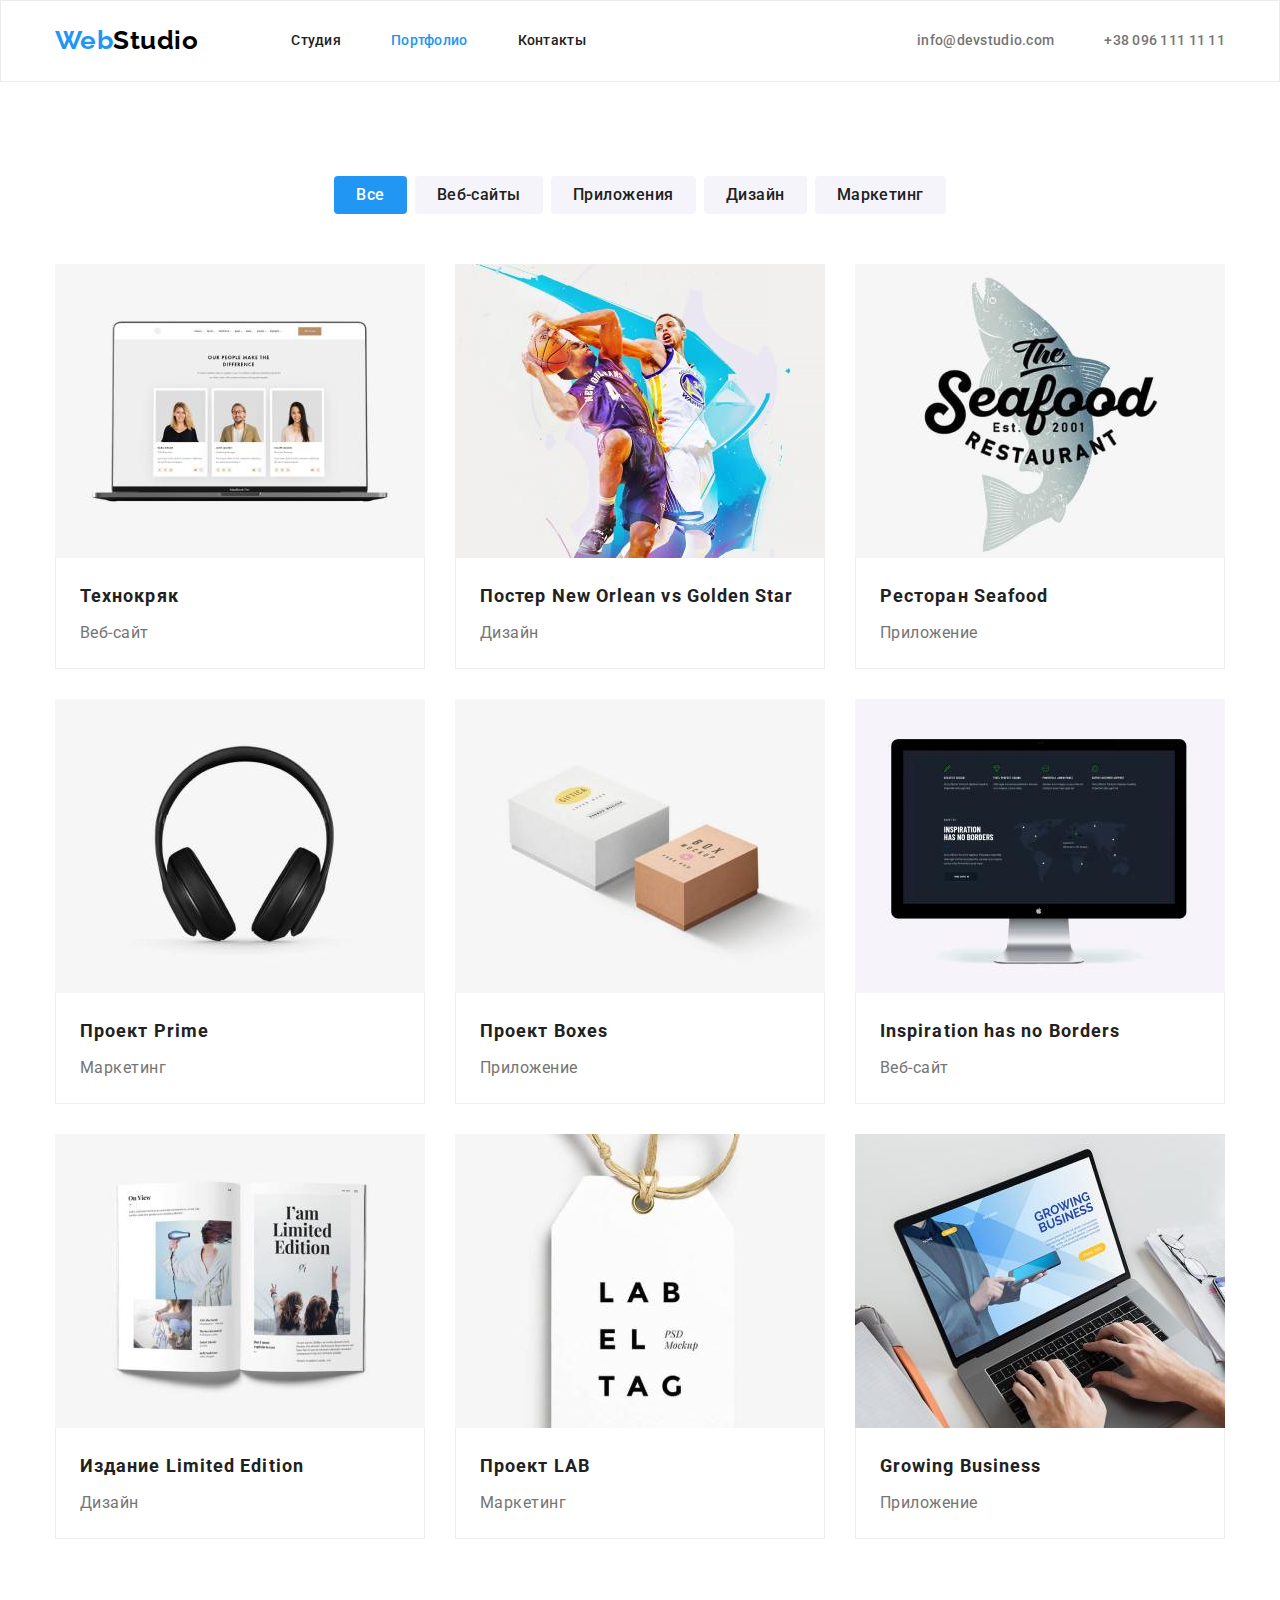
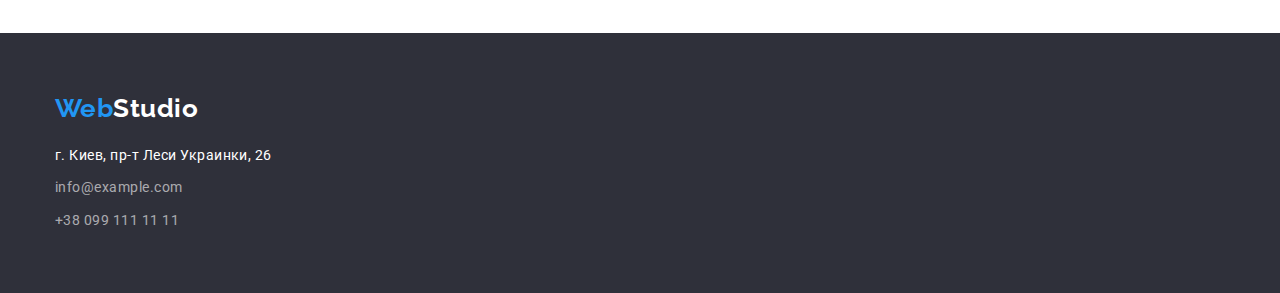
==== commit 1cd9c853: "№3 Перездача-2, Домашка-все" ====
--- a/portfolio.html
+++ b/portfolio.html
@@ -22,9 +22,7 @@
             <nav class="header-navigation">
                 <a class="header-logo link" href="/"><span class="colortext-web"> Web</span>Studio</a>
                 <ul class="header-list list">
-                    <li class="header-item">
-                        <a href="./index.html" class="header-link link">Студия</a>
-                    </li>
+                    <li class="header-item"><a href="./index.html" class="header-link link">Студия</a></li>
                     <li class="header-item"><a href="./portfolio.html" class="header-link link current">Портфолио</a></li>
                     <li class="header-item"><a href="/" class="header-link link">Контакты</a></li>
                 </ul>
--- a/css/styles.css
+++ b/css/styles.css
@@ -1,6 +1,5 @@
 html {
   box-sizing: border-box;
-  background-color: var(--grey-html-color);
 }
 *,
 *::after,
@@ -29,7 +28,6 @@
 }
 
 body {
-  width: 1600px;
   margin: auto;
   font-family: "Roboto", sans-serif;
   letter-spacing: 0.03em;
@@ -50,6 +48,11 @@
   margin: 0px;
   padding: 0px;
 }
+img {
+  display: block;
+  max-width: 100%;
+  height: auto;
+}
 
 .container {
   margin-left: auto;
@@ -89,6 +92,7 @@
 }
 
 .header-logo {
+  display: inline-block;
   padding-top: 24px;
   padding-bottom: 25px;
   margin-right: 93px;
@@ -121,6 +125,7 @@
   margin-left: auto;
 }
 .header-link {
+  display: inline-block;
   padding-top: 32px;
   padding-bottom: 32px;
   font-weight: 500;
@@ -132,6 +137,7 @@
 
 .header-mail,
 .header-tel {
+  display: inline-block;
   padding-top: 32px;
   padding-bottom: 32px;
   font-weight: 500;
@@ -324,6 +330,7 @@
   color: var(--white-color);
 }
 .footer-map {
+  display: inline-block;
   font-style: normal;
   font-weight: normal;
   font-size: 14px;
@@ -332,7 +339,6 @@
 }
 
 .footer-item {
-  display: block;
   margin-bottom: 9px;
 }
 .footer-item:last-child {
@@ -341,6 +347,7 @@
 
 .footer-mail,
 .footer-tel {
+  display: inline-block;
   font-style: normal;
   font-weight: normal;
   font-size: 14px;
@@ -376,6 +383,7 @@
 }
 
 .mainhero-btn {
+  display: inline-block;
   padding: 6px 22px;
   font-family: "Roboto", sans-serif;
   font-style: normal;
@@ -405,11 +413,11 @@
   display: flex;
   flex-wrap: wrap;
 }
+
 .mainhero-pictures {
   width: 370px;
   margin-right: 30px;
   margin-bottom: 30px;
-  border: var(--white-middle-color);
 }
 .mainhero-pictures:nth-last-child(-n + 3) {
   margin-bottom: 0px;
@@ -417,8 +425,11 @@
 .mainhero-pictures:nth-child(3n) {
   margin-right: 0px;
 }
+
 .mainhero-name {
-  padding: 24px 20px;
+  padding: 20px 24px;
+  border: var(--white-middle-color);
+  border-top: 0px;
 }
 .mainhero-title {
   margin-bottom: 4px;
